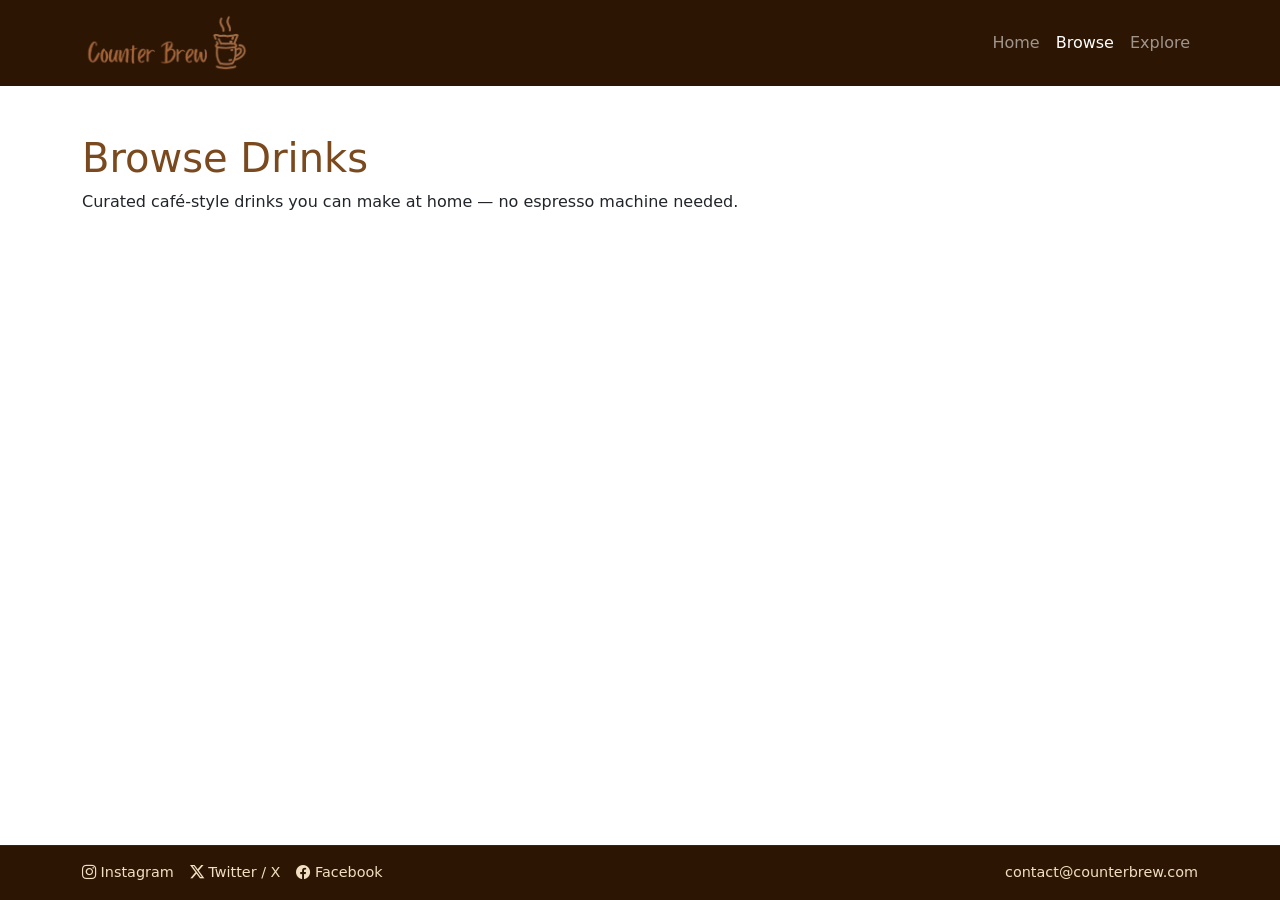
==== drinks.html @ a9c5faaf "Add logo image to navbar across all pages" ====
<!DOCTYPE html>
<html lang="en">
<head>
  <meta charset="UTF-8" />
  <meta name="viewport" content="width=device-width, initial-scale=1.0" />
  <title>Browse — Counter Brew</title>
  <link href="https://cdn.jsdelivr.net/npm/bootstrap@5.3.3/dist/css/bootstrap.min.css" rel="stylesheet" />
  <link href="https://cdn.jsdelivr.net/npm/bootstrap-icons@1.11.3/font/bootstrap-icons.min.css" rel="stylesheet" />
  <link href="css/styles.css" rel="stylesheet" />
</head>
<body>

  <nav class="navbar navbar-expand-lg navbar-dark bg-dark">
    <div class="container">
      <a class="navbar-brand" href="index.html">
        <img src="assets/img/logo.png" alt="Counter Brew" height="60">
      </a>
      <button class="navbar-toggler" type="button"
              data-bs-toggle="collapse" data-bs-target="#mainNav"
              aria-controls="mainNav" aria-expanded="false"
              aria-label="Toggle navigation">
        <span class="navbar-toggler-icon"></span>
      </button>
      <div class="collapse navbar-collapse" id="mainNav">
        <ul class="navbar-nav ms-auto mb-2 mb-lg-0">
          <li class="nav-item">
            <a class="nav-link" href="index.html">Home</a>
          </li>
          <li class="nav-item">
            <a class="nav-link active" aria-current="page" href="drinks.html">Browse</a>
          </li>
          <li class="nav-item">
            <a class="nav-link" href="explore.html">Explore</a>
          </li>
        </ul>
      </div>
    </div>
  </nav>

  <main class="container py-5">
    <h1>Browse Drinks</h1>
    <p>Curated café-style drinks you can make at home — no espresso machine needed.</p>
    <!-- Drink cards and filters go here -->
  </main>

  <footer class="site-footer">
    <div class="container d-flex flex-wrap justify-content-between align-items-center py-3">
      <div class="d-flex gap-3">
        <a href="#" aria-label="Instagram"><i class="bi bi-instagram"></i> Instagram</a>
        <a href="#" aria-label="Twitter / X"><i class="bi bi-twitter-x"></i> Twitter / X</a>
        <a href="#" aria-label="Facebook"><i class="bi bi-facebook"></i> Facebook</a>
      </div>
      <address class="mb-0">
        <a href="mailto:contact@counterbrew.com">contact@counterbrew.com</a>
      </address>
    </div>
  </footer>

  <script src="https://cdn.jsdelivr.net/npm/bootstrap@5.3.3/dist/js/bootstrap.bundle.min.js"></script>
  <script type="module" src="JS/main.js"></script>
</body>
</html>
---- css/styles.css ----
/* Hand-written CSS. Loaded AFTER Bootstrap so these rules can override it. */

/* ─── Coffee colour palette ──────────────────────────────────────────────────
   All colour values live here. Rules elsewhere reference only var(--cb-*).
   Two caramel tokens are needed because a single mid-range hue cannot satisfy
   WCAG AA (4.5:1) against both a near-black background and white — a known
   constraint of medium hues against extreme surfaces.
   ─────────────────────────────────────────────────────────────────────────── */
:root {
  --cb-espresso:     #2C1503;   /* deep espresso  — navbar + footer bg          */
  --cb-espresso-rim: #3D2010;   /* mid-brown      — borders/separators on dark  */
  --cb-latte:        #F5EAD0;   /* warm cream     — light section/card accent   */
  --cb-caramel:      #C8813A;   /* golden caramel — hover + accents on dark bg  */
  --cb-mocha:        #7A4A1E;   /* darker sibling — links + headings on light bg (WCAG AA 6.6:1 on white) */
  --cb-cream:        #F0DFC0;   /* warm off-white — text + links on dark bg     */
}

/* ─── Sticky footer via Flexbox column ───────────────────────────────────────
   The body becomes a full-viewport column flex container.
   <main> takes flex: 1 so it stretches to fill whatever height is left over
   after the navbar and footer claim their natural sizes.
   The footer never shrinks — it always sits at the bottom of the viewport,
   even when the page content is shorter than the screen height.
   On tall pages the footer simply follows the content; no content is obscured.
   ─────────────────────────────────────────────────────────────────────────── */
body {
  min-height: 100vh;
  display: flex;
  flex-direction: column;
}

main {
  flex: 1 0 auto;
}

/* ─── Navbar overrides ───────────────────────────────────────────────────── */
.navbar-brand {
  font-weight: 700;
  letter-spacing: 0.03em;
}

/* Bootstrap applies !important on .bg-dark, so we must match it to override. */
.navbar.bg-dark {
  background-color: var(--cb-espresso) !important;
}

/* ─── Site footer ────────────────────────────────────────────────────────── */
.site-footer {
  flex-shrink: 0;
  background-color: var(--cb-espresso);
  color: var(--cb-cream);
  border-top: 1px solid var(--cb-espresso-rim);
  font-size: 0.9rem;
}

.site-footer a {
  color: var(--cb-cream);
  text-decoration: none;
  transition: color 0.15s ease;
}

.site-footer a:hover,
.site-footer a:focus {
  color: var(--cb-caramel);
}

.site-footer address {
  font-style: normal;
}

/* ─── Headings ───────────────────────────────────────────────────────────── */
h1, h2, h3, h4 {
  color: var(--cb-mocha);
}

/* ─── Body links ─────────────────────────────────────────────────────────── */
main a {
  color: var(--cb-mocha);
}

main a:hover,
main a:focus {
  color: var(--cb-espresso);
}
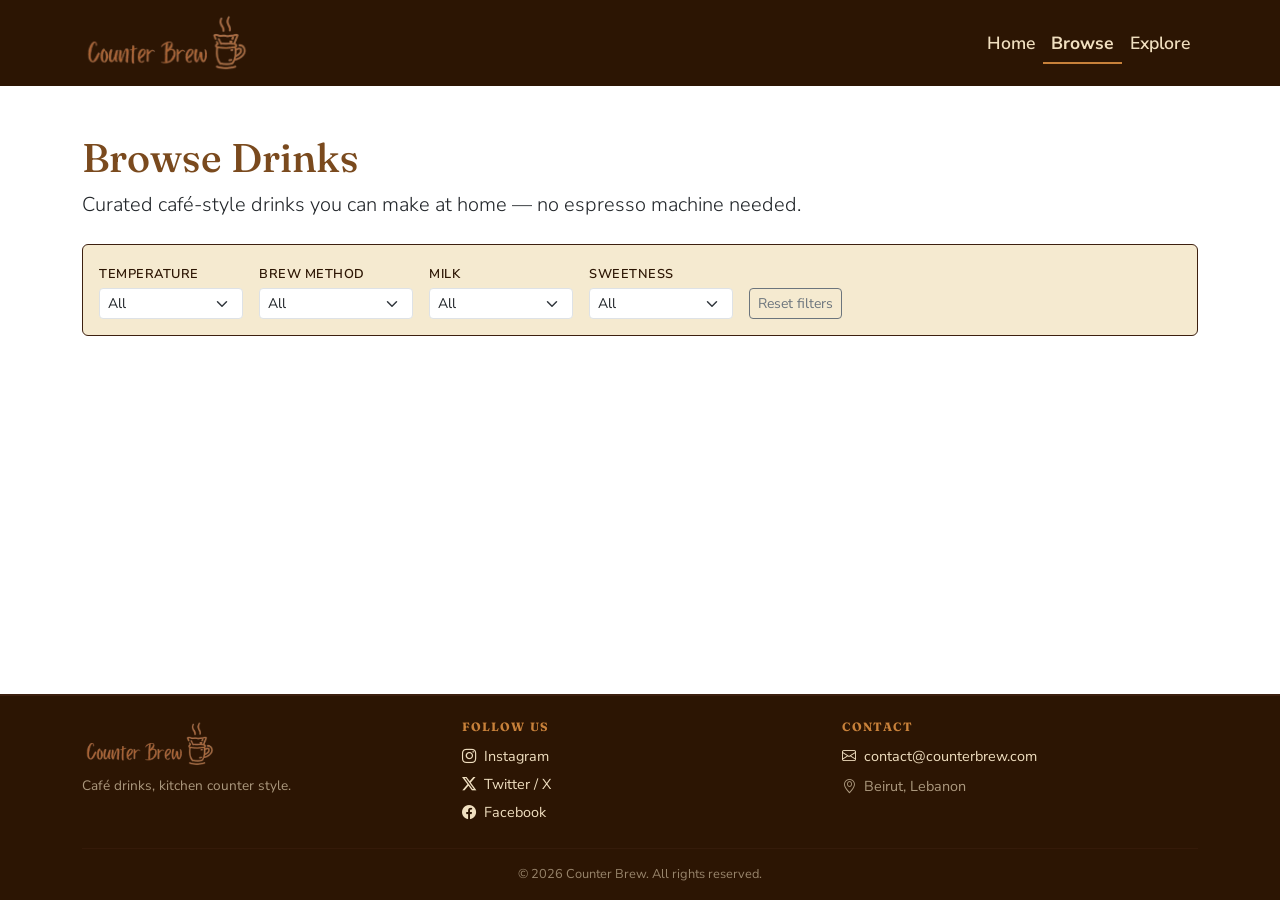
==== commit 1b066a3b: "Redesign footer with columns, brand and copyright bar; then fixed footer column stacking and email o" ====
--- a/drinks.html
+++ b/drinks.html
@@ -4,6 +4,9 @@
   <meta charset="UTF-8" />
   <meta name="viewport" content="width=device-width, initial-scale=1.0" />
   <title>Browse — Counter Brew</title>
+  <link rel="preconnect" href="https://fonts.googleapis.com" />
+  <link rel="preconnect" href="https://fonts.gstatic.com" crossorigin />
+  <link href="https://fonts.googleapis.com/css2?family=Fraunces:wght@400;600;700;800&family=Nunito+Sans:wght@400;600&display=swap" rel="stylesheet" />
   <link href="https://cdn.jsdelivr.net/npm/bootstrap@5.3.3/dist/css/bootstrap.min.css" rel="stylesheet" />
   <link href="https://cdn.jsdelivr.net/npm/bootstrap-icons@1.11.3/font/bootstrap-icons.min.css" rel="stylesheet" />
   <link href="css/styles.css" rel="stylesheet" />
@@ -39,24 +42,106 @@
 
   <main class="container py-5">
     <h1>Browse Drinks</h1>
-    <p>Curated café-style drinks you can make at home — no espresso machine needed.</p>
-    <!-- Drink cards and filters go here -->
+    <p class="lead mb-4">Curated café-style drinks you can make at home — no espresso machine needed.</p>
+
+    <div id="filters" class="filter-bar d-flex flex-wrap gap-3 align-items-end mb-4 p-3 rounded">
+
+      <div class="filter-group">
+        <label for="filter-temp" class="form-label mb-1">Temperature</label>
+        <select id="filter-temp" class="form-select form-select-sm">
+          <option value="all">All</option>
+          <option value="hot">Hot</option>
+          <option value="iced">Iced</option>
+        </select>
+      </div>
+
+      <div class="filter-group">
+        <label for="filter-brewMethod" class="form-label mb-1">Brew method</label>
+        <select id="filter-brewMethod" class="form-select form-select-sm">
+          <option value="all">All</option>
+          <option value="moka pot">Moka pot</option>
+          <option value="french press">French press</option>
+          <option value="pour-over">Pour-over / drip</option>
+          <option value="cold steep">Cold steep</option>
+          <option value="boiled">Boiled</option>
+          <option value="instant/whisked">Instant / whisked</option>
+        </select>
+      </div>
+
+      <div class="filter-group">
+        <label for="filter-milk" class="form-label mb-1">Milk</label>
+        <select id="filter-milk" class="form-select form-select-sm">
+          <option value="all">All</option>
+          <option value="none">No milk</option>
+          <option value="some">With milk</option>
+        </select>
+      </div>
+
+      <div class="filter-group">
+        <label for="filter-sweetness" class="form-label mb-1">Sweetness</label>
+        <select id="filter-sweetness" class="form-select form-select-sm">
+          <option value="all">All</option>
+          <option value="none">None</option>
+          <option value="low">Low</option>
+          <option value="sweet">Sweet</option>
+        </select>
+      </div>
+
+      <button id="filter-reset" class="btn btn-sm btn-outline-secondary align-self-end">
+        Reset filters
+      </button>
+
+    </div>
+
+    <p id="result-count" class="result-count mb-3"></p>
+
+    <div id="drink-grid" class="row row-cols-1 row-cols-md-2 row-cols-lg-3 g-4">
+      <!-- DrinkList renders cards here -->
+    </div>
   </main>
 
   <footer class="site-footer">
-    <div class="container d-flex flex-wrap justify-content-between align-items-center py-3">
-      <div class="d-flex gap-3">
-        <a href="#" aria-label="Instagram"><i class="bi bi-instagram"></i> Instagram</a>
-        <a href="#" aria-label="Twitter / X"><i class="bi bi-twitter-x"></i> Twitter / X</a>
-        <a href="#" aria-label="Facebook"><i class="bi bi-facebook"></i> Facebook</a>
+    <div class="container">
+
+      <div class="footer-main row gy-4 py-4">
+
+        <!-- Brand -->
+        <div class="col-12 col-md-4">
+          <a href="index.html" class="footer-brand d-inline-block mb-2">
+            <img src="assets/img/logo.png" alt="Counter Brew" height="48">
+          </a>
+          <p class="footer-tagline">Café drinks, kitchen counter style.</p>
+        </div>
+
+        <!-- Social links -->
+        <div class="col-12 col-sm-6 col-md-4">
+          <h2 class="footer-col-heading">Follow us</h2>
+          <ul class="footer-social list-unstyled mb-0">
+            <li><a href="#" aria-label="Instagram"><i class="bi bi-instagram"></i> Instagram</a></li>
+            <li><a href="#" aria-label="Twitter / X"><i class="bi bi-twitter-x"></i> Twitter / X</a></li>
+            <li><a href="#" aria-label="Facebook"><i class="bi bi-facebook"></i> Facebook</a></li>
+          </ul>
+        </div>
+
+        <!-- Contact -->
+        <div class="col-12 col-sm-6 col-md-4">
+          <h2 class="footer-col-heading">Contact</h2>
+          <address class="footer-contact">
+            <a href="mailto:contact@counterbrew.com"><i class="bi bi-envelope"></i> contact@counterbrew.com</a>
+            <span class="footer-location"><i class="bi bi-geo-alt"></i> Beirut, Lebanon</span>
+          </address>
+        </div>
+
       </div>
-      <address class="mb-0">
-        <a href="mailto:contact@counterbrew.com">contact@counterbrew.com</a>
-      </address>
+
+      <div class="footer-bottom py-3">
+        <span>&copy; 2026 Counter Brew. All rights reserved.</span>
+      </div>
+
     </div>
   </footer>
 
   <script src="https://cdn.jsdelivr.net/npm/bootstrap@5.3.3/dist/js/bootstrap.bundle.min.js"></script>
-  <script type="module" src="JS/main.js"></script>
+  <script type="module" src="js/main.js"></script>
 </body>
 </html>
--- a/css/styles.css
+++ b/css/styles.css
@@ -8,11 +8,15 @@
    ─────────────────────────────────────────────────────────────────────────── */
 :root {
   --cb-espresso:     #2C1503;   /* deep espresso  — navbar + footer bg          */
+  --cb-espresso-rgb: 44, 21, 3; /* same colour as --cb-espresso, for rgba() use */
   --cb-espresso-rim: #3D2010;   /* mid-brown      — borders/separators on dark  */
   --cb-latte:        #F5EAD0;   /* warm cream     — light section/card accent   */
   --cb-caramel:      #C8813A;   /* golden caramel — hover + accents on dark bg  */
   --cb-mocha:        #7A4A1E;   /* darker sibling — links + headings on light bg (WCAG AA 6.6:1 on white) */
   --cb-cream:        #F0DFC0;   /* warm off-white — text + links on dark bg     */
+
+  --cb-font-heading: 'Fraunces', Georgia, serif;
+  --cb-font-body:    'Nunito Sans', system-ui, sans-serif;
 }
 
 /* ─── Sticky footer via Flexbox column ───────────────────────────────────────
@@ -27,6 +31,7 @@
   min-height: 100vh;
   display: flex;
   flex-direction: column;
+  font-family: var(--cb-font-body);
 }
 
 main {
@@ -39,6 +44,31 @@
   letter-spacing: 0.03em;
 }
 
+/* Nav links — one step larger than Bootstrap's default 1rem, semibold weight,
+   and extra horizontal breathing room so three links balance a tall logo. */
+.navbar-nav .nav-link {
+  font-size: 1.1rem;
+  font-weight: 600;
+  color: var(--cb-cream);
+  padding-left: 1rem;
+  padding-right: 1rem;
+  transition: color 0.15s ease;
+}
+
+.navbar-nav .nav-link:hover,
+.navbar-nav .nav-link:focus {
+  color: var(--cb-caramel);
+}
+
+/* Active page: full weight + caramel underline so it stays distinct from hover. */
+.navbar-nav .nav-link.active,
+.navbar-nav .nav-link[aria-current="page"] {
+  font-weight: 700;
+  color: var(--cb-cream);
+  border-bottom: 2px solid var(--cb-caramel);
+  padding-bottom: calc(0.5rem - 2px); /* offset the added border so height stays the same */
+}
+
 /* Bootstrap applies !important on .bg-dark, so we must match it to override. */
 .navbar.bg-dark {
   background-color: var(--cb-espresso) !important;
@@ -49,26 +79,107 @@
   flex-shrink: 0;
   background-color: var(--cb-espresso);
   color: var(--cb-cream);
-  border-top: 1px solid var(--cb-espresso-rim);
+  border-top: 2px solid var(--cb-espresso-rim);
   font-size: 0.9rem;
 }
 
-.site-footer a {
+.footer-brand {
+  opacity: 1;
+  transition: opacity 0.2s ease;
+}
+
+.footer-brand:hover,
+.footer-brand:focus {
+  opacity: 0.8;
+}
+
+.footer-tagline {
+  font-size: 0.85rem;
+  color: var(--cb-cream);
+  opacity: 0.65;
+  margin-bottom: 0;
+}
+
+.footer-col-heading {
+  font-family: var(--cb-font-heading);
+  font-size: 0.75rem;
+  font-weight: 700;
+  text-transform: uppercase;
+  letter-spacing: 0.09em;
+  color: var(--cb-caramel);
+  margin-bottom: 0.75rem;
+}
+
+/* Social links — stacked list with slide-right hover */
+.footer-social a {
+  display: inline-flex;
+  align-items: center;
+  gap: 0.5rem;
+  color: var(--cb-cream);
+  text-decoration: none;
+  transition: color 0.15s ease, transform 0.15s ease;
+}
+
+.footer-social a:hover,
+.footer-social a:focus {
+  color: var(--cb-caramel);
+  transform: translateX(3px);
+}
+
+.footer-social li + li {
+  margin-top: 0.4rem;
+}
+
+/* Contact column */
+.footer-contact {
+  font-style: normal;
+  display: flex;
+  flex-direction: column;
+  gap: 0.5rem;
+}
+
+.footer-contact a {
+  display: inline-flex;
+  align-items: center;
+  gap: 0.5rem;
   color: var(--cb-cream);
   text-decoration: none;
   transition: color 0.15s ease;
-}
-
-.site-footer a:hover,
-.site-footer a:focus {
-  color: var(--cb-caramel);
-}
-
-.site-footer address {
-  font-style: normal;
+  overflow-wrap: break-word;
+  word-break: break-all;
+}
+
+.footer-contact a:hover,
+.footer-contact a:focus {
+  color: var(--cb-caramel);
+}
+
+.footer-location {
+  display: inline-flex;
+  align-items: center;
+  gap: 0.5rem;
+  color: var(--cb-cream);
+  opacity: 0.65;
+}
+
+/* Copyright bar */
+.footer-bottom {
+  border-top: 1px solid var(--cb-espresso-rim);
+  font-size: 0.8rem;
+  color: var(--cb-cream);
+  opacity: 0.55;
+  text-align: center;
 }
 
 /* ─── Headings ───────────────────────────────────────────────────────────── */
+h1, h2, h3, h4, h5, h6,
+.hero__title,
+.drink-card .card-title,
+.explore-card__title,
+.recipe-modal__title {
+  font-family: var(--cb-font-heading);
+}
+
 h1, h2, h3, h4 {
   color: var(--cb-mocha);
 }
@@ -82,3 +193,471 @@
 main a:focus {
   color: var(--cb-espresso);
 }
+
+/* ─── Home page — hero ───────────────────────────────────────────────────── */
+/* Dark espresso gradient layered over the photo so the left-aligned text
+   stays readable at any viewport width; background-size: cover keeps the
+   image filling the section without distortion on mobile. */
+.hero {
+  position: relative;
+  display: flex;
+  align-items: center;
+  min-height: 85vh;
+  background-image:
+    linear-gradient(rgba(var(--cb-espresso-rgb), 0.82), rgba(var(--cb-espresso-rgb), 0.6)),
+    url('../assets/img/hero.jpg');
+  background-size: cover;
+  background-position: center;
+  background-repeat: no-repeat;
+  padding: 3rem 1rem 5rem; /* extra bottom padding so content clears the wave */
+}
+
+/* Concave SVG wave that melts the dark hero into the white section below.
+   Fill is white to match the plain section background. The wave sits at the
+   very bottom of the hero via position: absolute so it overlaps the section
+   boundary without shifting any content. */
+.hero::after {
+  content: '';
+  position: absolute;
+  bottom: 0;
+  left: 0;
+  width: 100%;
+  height: 70px;
+  background-image: url("data:image/svg+xml,%3Csvg xmlns='http://www.w3.org/2000/svg' viewBox='0 0 1440 70' preserveAspectRatio='none'%3E%3Cpath d='M0,0 C480,70 960,70 1440,0 L1440,70 L0,70 Z' fill='%23ffffff'/%3E%3C/svg%3E");
+  background-size: 100% 100%;
+  background-repeat: no-repeat;
+  pointer-events: none;
+}
+
+.hero__content {
+  max-width: 36rem;
+  padding-left: clamp(1rem, 5vw, 3rem);
+}
+
+.hero__title {
+  font-size: clamp(2.25rem, 5vw, 3.5rem);
+  font-weight: 800;
+  color: var(--cb-cream);
+  margin-bottom: 0.75rem;
+}
+
+.hero__tagline {
+  font-size: clamp(1rem, 2.5vw, 1.25rem);
+  color: var(--cb-cream);
+  margin-bottom: 0;
+}
+
+.hero__cta-primary {
+  background-color: var(--cb-caramel);
+  color: var(--cb-espresso);
+  border: 1px solid var(--cb-caramel);
+  transition: transform 0.2s ease, filter 0.2s ease;
+}
+
+.hero__cta-primary:hover,
+.hero__cta-primary:focus {
+  filter: brightness(1.08);
+  transform: translateY(-2px);
+  color: var(--cb-espresso);
+}
+
+.hero__cta-secondary {
+  background-color: transparent;
+  color: var(--cb-mocha);
+  border: 1px solid var(--cb-mocha);
+}
+
+.hero__cta-secondary:hover,
+.hero__cta-secondary:focus {
+  background-color: var(--cb-mocha);
+  color: var(--cb-cream);
+}
+
+/* Inside the hero the background is dark, so the outline button needs
+   cream instead of mocha to stay readable. .hero__cta-secondary is reused
+   on the latte-coloured featured section below, where mocha still applies. */
+.hero .hero__cta-secondary {
+  color: var(--cb-cream);
+  border-color: var(--cb-cream);
+  transition: transform 0.2s ease, background-color 0.2s ease, color 0.2s ease;
+}
+
+.hero .hero__cta-secondary:hover,
+.hero .hero__cta-secondary:focus {
+  background-color: var(--cb-cream);
+  color: var(--cb-espresso);
+  transform: translateY(-2px);
+}
+
+/* ─── Home page — section rhythm ─────────────────────────────────────────── */
+.site-section {
+  padding: 4rem 1rem;
+}
+
+.bg-latte-section {
+  background-color: var(--cb-latte);
+  background-image: radial-gradient(circle, rgba(var(--cb-espresso-rgb), 0.05) 1px, transparent 1px);
+  background-size: 22px 22px;
+  border-top: 2px solid var(--cb-caramel);
+}
+
+/* ─── Home page — what-is cards ──────────────────────────────────────────── */
+.what-is-card .card-header {
+  background-color: var(--cb-latte);
+  border-bottom: 1px solid var(--cb-espresso-rim);
+}
+
+.what-is-icon {
+  font-size: 2rem;
+  color: var(--cb-caramel);
+}
+
+/* ─── Home page — featured drink cards ───────────────────────────────────── */
+.home-featured-card .card-header {
+  background-color: var(--cb-latte);
+  border-bottom: 1px solid var(--cb-espresso-rim);
+}
+
+.home-featured-badge {
+  background-color: var(--cb-espresso);
+  color: var(--cb-cream);
+}
+
+.home-featured-notes {
+  font-size: 0.875rem;
+  display: -webkit-box;
+  -webkit-line-clamp: 3;
+  -webkit-box-orient: vertical;
+  line-clamp: 3;
+  overflow: hidden;
+}
+
+.home-featured-btn {
+  border-color: var(--cb-mocha);
+  color: var(--cb-mocha);
+}
+
+.home-featured-btn:hover,
+.home-featured-btn:focus {
+  background-color: var(--cb-mocha);
+  color: var(--cb-cream);
+}
+
+/* ─── Browse page — filter bar ───────────────────────────────────────────── */
+.filter-bar {
+  background-color: var(--cb-latte);
+  border: 1px solid var(--cb-espresso-rim);
+}
+
+.filter-bar .form-label {
+  color: var(--cb-espresso);
+  font-weight: 600;
+  font-size: 0.8rem;
+  text-transform: uppercase;
+  letter-spacing: 0.04em;
+}
+
+.filter-group {
+  min-width: 9rem;
+}
+
+/* ─── Drink cards ────────────────────────────────────────────────────────── */
+.drink-card {
+  transition: transform 0.2s ease, box-shadow 0.2s ease, border-color 0.2s ease;
+}
+
+.drink-card:hover {
+  transform: translateY(-4px);
+  box-shadow: 0 6px 18px rgba(var(--cb-espresso-rgb), 0.18);
+  border-color: var(--cb-caramel);
+}
+
+.drink-card .card-header {
+  background-color: var(--cb-latte);
+  border-bottom: 1px solid var(--cb-espresso-rim);
+}
+
+.drink-card .card-title {
+  color: var(--cb-mocha);
+}
+
+/* Attribute definition list inside card body */
+.drink-attrs {
+  display: grid;
+  grid-template-columns: auto 1fr;
+  gap: 0.15rem 0.75rem;
+  font-size: 0.875rem;
+  margin-bottom: 0;
+}
+
+.drink-attrs dt {
+  color: var(--cb-mocha);
+  font-weight: 600;
+}
+
+.drink-attrs dd {
+  margin-bottom: 0;
+}
+
+/* ─── Drink badges ───────────────────────────────────────────────────────── */
+.drink-badge--temp {
+  background-color: var(--cb-espresso);
+  color: var(--cb-cream);
+}
+
+.drink-badge--strength {
+  background-color: var(--cb-espresso-rim);
+  color: var(--cb-cream);
+}
+
+/* ─── How-to-make button ─────────────────────────────────────────────────── */
+.drink-card__method-btn {
+  border-color: var(--cb-mocha);
+  color: var(--cb-mocha);
+}
+
+.drink-card__method-btn:hover,
+.drink-card__method-btn:focus {
+  background-color: var(--cb-mocha);
+  color: var(--cb-cream);
+}
+
+/* ─── Method steps ───────────────────────────────────────────────────────── */
+.method-steps {
+  font-size: 0.875rem;
+  padding-left: 1.25rem;
+}
+
+.method-steps li + li {
+  margin-top: 0.25rem;
+}
+
+/* ─── Result count ───────────────────────────────────────────────────────── */
+.result-count {
+  font-size: 0.875rem;
+  color: var(--cb-mocha);
+}
+
+@keyframes cb-count-flash {
+  from { opacity: 0.45; transform: scale(0.97); }
+  to   { opacity: 1;    transform: scale(1);    }
+}
+
+.result-count--flash {
+  animation: cb-count-flash 0.3s ease both;
+}
+
+/* ─── Drink card enter animation ─────────────────────────────────────────── */
+@keyframes cb-card-in {
+  from { opacity: 0; transform: translateY(10px); }
+  to   { opacity: 1; transform: translateY(0);    }
+}
+
+.drink-card-enter {
+  animation: cb-card-in 0.22s ease both;
+}
+
+/* ─── Empty state ────────────────────────────────────────────────────────── */
+.empty-state__icon {
+  font-size: 3rem;
+  color: var(--cb-caramel);
+}
+
+/* ─── Explore page — disclaimer note ────────────────────────────────────── */
+.explore-disclaimer {
+  font-size: 0.875rem;
+  color: var(--cb-mocha);
+  opacity: 0.8;
+}
+
+/* ─── Explore page — search bar ──────────────────────────────────────────── */
+.explore-search-bar {
+  background-color: var(--cb-latte);
+  border: 1px solid var(--cb-espresso-rim);
+}
+
+.explore-search-btn {
+  background-color: var(--cb-espresso);
+  color: var(--cb-cream);
+}
+
+.explore-search-btn:hover,
+.explore-search-btn:focus {
+  background-color: var(--cb-espresso-rim);
+  color: var(--cb-cream);
+}
+
+/* ─── Explore page — status line ─────────────────────────────────────────── */
+.explore-status {
+  font-size: 0.875rem;
+  color: var(--cb-mocha);
+}
+
+/* ─── Explore page — coffee cup loader ───────────────────────────────────── */
+.explore-spinner {
+  color: var(--cb-caramel);
+}
+
+.brew-loader {
+  display: inline-flex;
+  flex-direction: column;
+  align-items: center;
+  gap: 0;
+}
+
+/* Steam — three narrow rounded bars that drift upward and fade out */
+.brew-loader__steam {
+  display: flex;
+  align-items: flex-end;
+  gap: 7px;
+  height: 22px;
+  margin-bottom: 4px;
+}
+
+.brew-loader__steam span {
+  display: block;
+  width: 3px;
+  border-radius: 3px;
+  background-color: var(--cb-caramel);
+  opacity: 0;
+  animation: brew-steam 1.4s ease-in-out infinite;
+}
+
+.brew-loader__steam span:nth-child(1) { height: 13px; animation-delay: 0s;     }
+.brew-loader__steam span:nth-child(2) { height: 17px; animation-delay: 0.25s;  }
+.brew-loader__steam span:nth-child(3) { height: 13px; animation-delay: 0.5s;   }
+
+@keyframes brew-steam {
+  0%   { transform: translateY(0)     translateX(0);    opacity: 0;   }
+  15%  { opacity: 0.75; }
+  40%  { transform: translateY(-8px)  translateX(2px);  opacity: 0.6; }
+  70%  { transform: translateY(-15px) translateX(-2px); opacity: 0.25; }
+  100% { transform: translateY(-20px) translateX(0);    opacity: 0;   }
+}
+
+/* Mug — flat-top rectangle with rounded bottom; handle via ::after */
+.brew-loader__mug {
+  position: relative;
+  width: 36px;
+  height: 28px;
+  background-color: var(--cb-caramel);
+  border: 3px solid var(--cb-espresso);
+  border-top: none;
+  border-radius: 2px 2px 10px 10px;
+}
+
+/* Rim — thin top edge so the cup reads as open-topped */
+.brew-loader__mug::before {
+  content: '';
+  position: absolute;
+  top: -5px;
+  left: -3px;
+  width: calc(100% + 6px);
+  height: 5px;
+  background-color: var(--cb-espresso);
+  border-radius: 3px 3px 0 0;
+}
+
+/* Handle — right-open arc */
+.brew-loader__mug::after {
+  content: '';
+  position: absolute;
+  right: -13px;
+  top: 5px;
+  width: 10px;
+  height: 14px;
+  border: 3px solid var(--cb-espresso);
+  border-left: none;
+  border-radius: 0 6px 6px 0;
+}
+
+/* ─── Explore page — error state ─────────────────────────────────────────── */
+.explore-error {
+  background-color: var(--cb-latte);
+  border: 1px solid var(--cb-espresso-rim);
+  color: var(--cb-espresso);
+}
+
+/* ─── Explore page — recipe cards ────────────────────────────────────────── */
+.explore-card {
+  transition: transform 0.2s ease, box-shadow 0.2s ease, border-color 0.2s ease;
+}
+
+.explore-card:hover {
+  transform: translateY(-4px);
+  box-shadow: 0 6px 18px rgba(var(--cb-espresso-rgb), 0.18);
+  border-color: var(--cb-caramel);
+}
+
+.explore-card__img {
+  height: 180px;
+  object-fit: cover;
+}
+
+.explore-card__img-placeholder {
+  height: 180px;
+  background-color: var(--cb-latte);
+  color: var(--cb-caramel);
+  font-size: 3rem;
+}
+
+.explore-card__title {
+  color: var(--cb-mocha);
+  font-size: 1rem;
+}
+
+.explore-card__view-btn {
+  border-color: var(--cb-mocha);
+  color: var(--cb-mocha);
+}
+
+.explore-card__view-btn:hover,
+.explore-card__view-btn:focus {
+  background-color: var(--cb-mocha);
+  color: var(--cb-cream);
+}
+
+/* ─── Explore page — load more button ────────────────────────────────────── */
+.explore-load-more-btn {
+  background-color: var(--cb-latte);
+  border: 1px solid var(--cb-espresso-rim);
+  color: var(--cb-mocha);
+  padding: 0.5rem 2rem;
+}
+
+.explore-load-more-btn:hover,
+.explore-load-more-btn:focus {
+  background-color: var(--cb-espresso);
+  color: var(--cb-cream);
+  border-color: var(--cb-espresso);
+}
+
+/* ─── Recipe detail modal ────────────────────────────────────────────────── */
+.recipe-modal__title {
+  color: var(--cb-mocha);
+}
+
+.recipe-section-heading {
+  color: var(--cb-mocha);
+  font-weight: 700;
+  border-bottom: 1px solid var(--cb-espresso-rim);
+  padding-bottom: 0.25rem;
+}
+
+.recipe-ingredients {
+  font-size: 0.9rem;
+  padding-left: 1.25rem;
+}
+
+.recipe-ingredients li + li {
+  margin-top: 0.2rem;
+}
+
+.recipe-instructions {
+  font-size: 0.9rem;
+  padding-left: 1.25rem;
+}
+
+.recipe-instructions li + li {
+  margin-top: 0.4rem;
+}
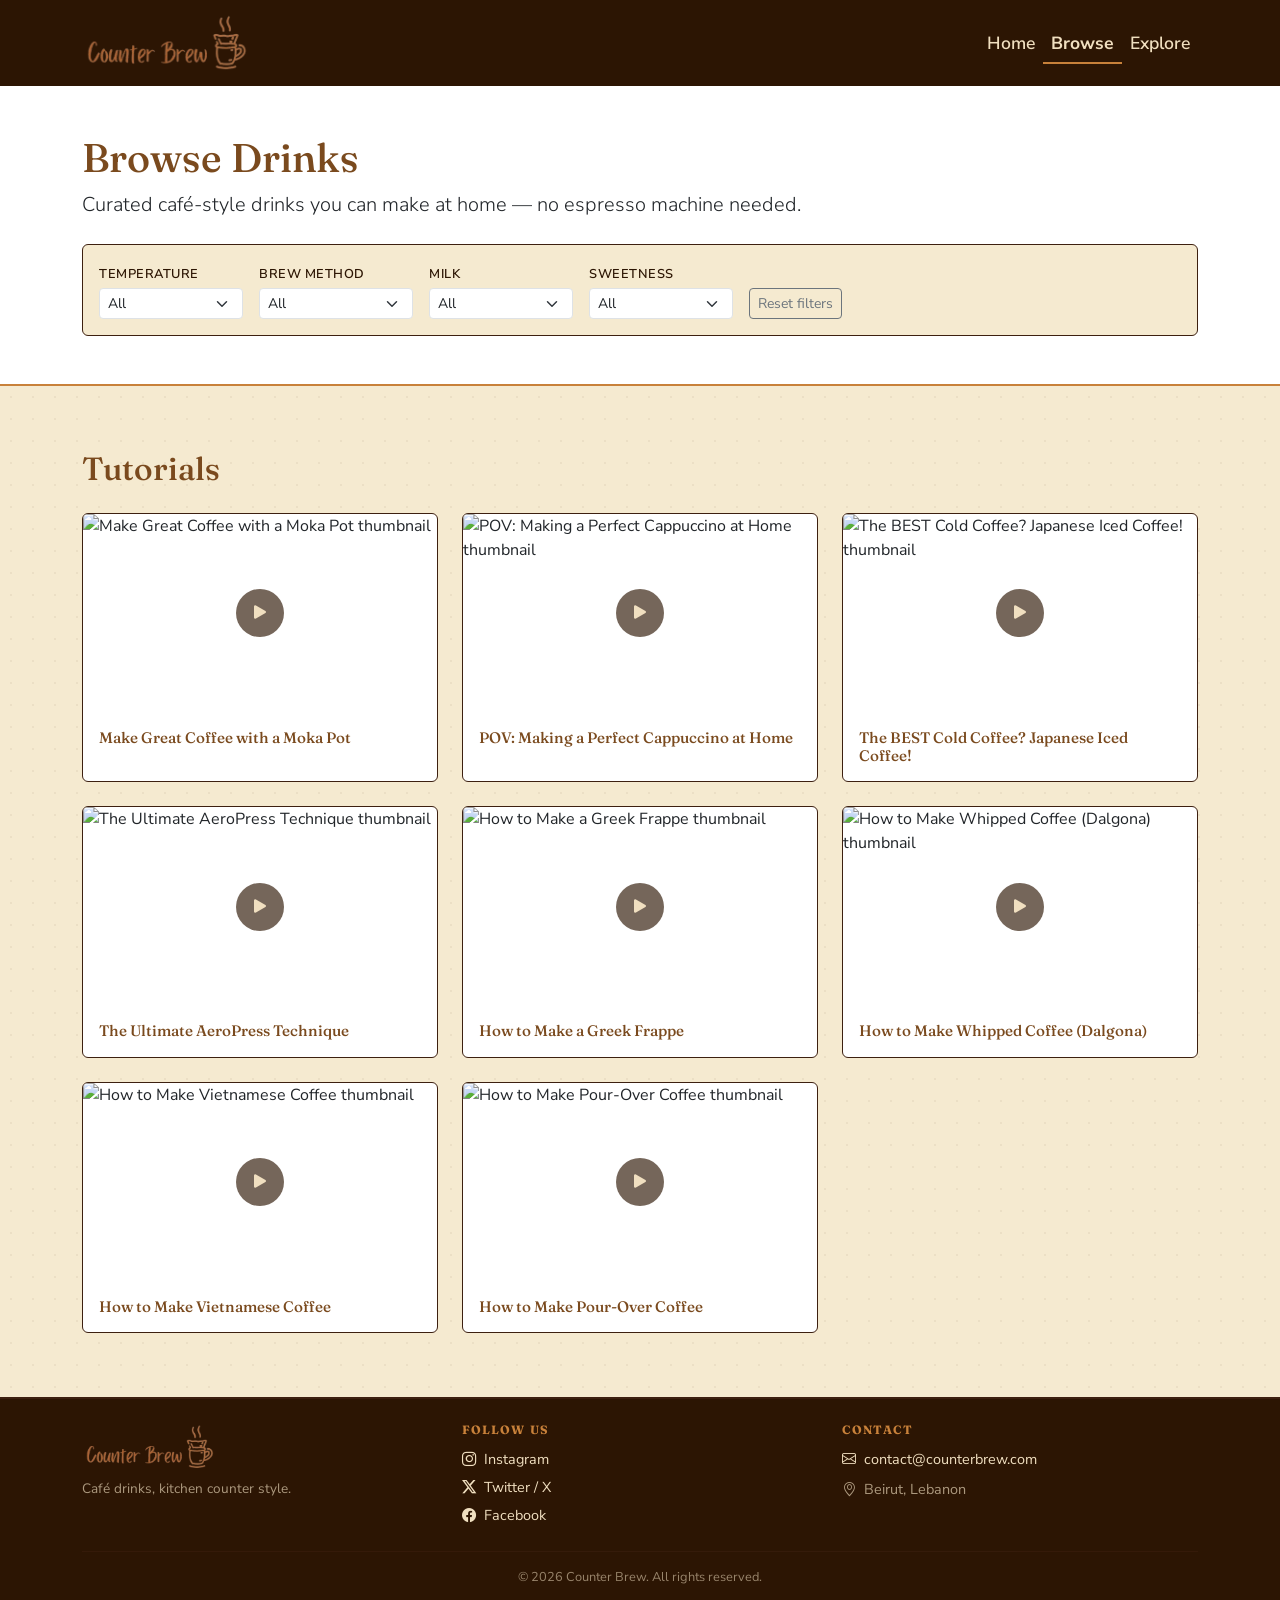
==== commit 16db600f: "Add curated YouTube tutorials section to Browse page" ====
--- a/drinks.html
+++ b/drinks.html
@@ -40,7 +40,8 @@
     </div>
   </nav>
 
-  <main class="container py-5">
+  <main>
+    <div class="container py-5">
     <h1>Browse Drinks</h1>
     <p class="lead mb-4">Curated café-style drinks you can make at home — no espresso machine needed.</p>
 
@@ -98,6 +99,112 @@
     <div id="drink-grid" class="row row-cols-1 row-cols-md-2 row-cols-lg-3 g-4">
       <!-- DrinkList renders cards here -->
     </div>
+    </div>
+
+    <section class="site-section bg-latte-section">
+      <div class="container">
+        <h2 class="mb-4">Tutorials</h2>
+        <div class="row row-cols-1 row-cols-md-2 row-cols-lg-3 g-4">
+
+          <div class="col">
+            <a href="https://youtu.be/rpyBYuu-wJI" target="_blank" rel="noopener noreferrer" class="card tutorial-card h-100 text-decoration-none">
+              <div class="tutorial-thumb-wrap">
+                <img src="https://img.youtube.com/vi/rpyBYuu-wJI/hqdefault.jpg" class="card-img-top" alt="Make Great Coffee with a Moka Pot thumbnail" loading="lazy">
+                <span class="tutorial-play-icon"><i class="bi bi-play-fill"></i></span>
+              </div>
+              <div class="card-body">
+                <h5 class="card-title tutorial-title mb-0">Make Great Coffee with a Moka Pot</h5>
+              </div>
+            </a>
+          </div>
+
+          <div class="col">
+            <a href="https://youtu.be/5CEBiYLF-M8" target="_blank" rel="noopener noreferrer" class="card tutorial-card h-100 text-decoration-none">
+              <div class="tutorial-thumb-wrap">
+                <img src="https://img.youtube.com/vi/5CEBiYLF-M8/hqdefault.jpg" class="card-img-top" alt="POV: Making a Perfect Cappuccino at Home thumbnail" loading="lazy">
+                <span class="tutorial-play-icon"><i class="bi bi-play-fill"></i></span>
+              </div>
+              <div class="card-body">
+                <h5 class="card-title tutorial-title mb-0">POV: Making a Perfect Cappuccino at Home</h5>
+              </div>
+            </a>
+          </div>
+
+          <div class="col">
+            <a href="https://youtu.be/AdR5wZVH-H4" target="_blank" rel="noopener noreferrer" class="card tutorial-card h-100 text-decoration-none">
+              <div class="tutorial-thumb-wrap">
+                <img src="https://img.youtube.com/vi/AdR5wZVH-H4/hqdefault.jpg" class="card-img-top" alt="The BEST Cold Coffee? Japanese Iced Coffee! thumbnail" loading="lazy">
+                <span class="tutorial-play-icon"><i class="bi bi-play-fill"></i></span>
+              </div>
+              <div class="card-body">
+                <h5 class="card-title tutorial-title mb-0">The BEST Cold Coffee? Japanese Iced Coffee!</h5>
+              </div>
+            </a>
+          </div>
+
+          <div class="col">
+            <a href="https://youtu.be/j6VlT_jUVPc" target="_blank" rel="noopener noreferrer" class="card tutorial-card h-100 text-decoration-none">
+              <div class="tutorial-thumb-wrap">
+                <img src="https://img.youtube.com/vi/j6VlT_jUVPc/hqdefault.jpg" class="card-img-top" alt="The Ultimate AeroPress Technique thumbnail" loading="lazy">
+                <span class="tutorial-play-icon"><i class="bi bi-play-fill"></i></span>
+              </div>
+              <div class="card-body">
+                <h5 class="card-title tutorial-title mb-0">The Ultimate AeroPress Technique</h5>
+              </div>
+            </a>
+          </div>
+
+          <div class="col">
+            <a href="https://youtu.be/gIoVYDEX4aU" target="_blank" rel="noopener noreferrer" class="card tutorial-card h-100 text-decoration-none">
+              <div class="tutorial-thumb-wrap">
+                <img src="https://img.youtube.com/vi/gIoVYDEX4aU/hqdefault.jpg" class="card-img-top" alt="How to Make a Greek Frappe thumbnail" loading="lazy">
+                <span class="tutorial-play-icon"><i class="bi bi-play-fill"></i></span>
+              </div>
+              <div class="card-body">
+                <h5 class="card-title tutorial-title mb-0">How to Make a Greek Frappe</h5>
+              </div>
+            </a>
+          </div>
+
+          <div class="col">
+            <a href="https://youtu.be/9SjCEOWd3PU" target="_blank" rel="noopener noreferrer" class="card tutorial-card h-100 text-decoration-none">
+              <div class="tutorial-thumb-wrap">
+                <img src="https://img.youtube.com/vi/9SjCEOWd3PU/hqdefault.jpg" class="card-img-top" alt="How to Make Whipped Coffee (Dalgona) thumbnail" loading="lazy">
+                <span class="tutorial-play-icon"><i class="bi bi-play-fill"></i></span>
+              </div>
+              <div class="card-body">
+                <h5 class="card-title tutorial-title mb-0">How to Make Whipped Coffee (Dalgona)</h5>
+              </div>
+            </a>
+          </div>
+
+          <div class="col">
+            <a href="https://youtu.be/VMQxslTH_yc" target="_blank" rel="noopener noreferrer" class="card tutorial-card h-100 text-decoration-none">
+              <div class="tutorial-thumb-wrap">
+                <img src="https://img.youtube.com/vi/VMQxslTH_yc/hqdefault.jpg" class="card-img-top" alt="How to Make Vietnamese Coffee thumbnail" loading="lazy">
+                <span class="tutorial-play-icon"><i class="bi bi-play-fill"></i></span>
+              </div>
+              <div class="card-body">
+                <h5 class="card-title tutorial-title mb-0">How to Make Vietnamese Coffee</h5>
+              </div>
+            </a>
+          </div>
+
+          <div class="col">
+            <a href="https://youtu.be/GnfZcDk_Myo" target="_blank" rel="noopener noreferrer" class="card tutorial-card h-100 text-decoration-none">
+              <div class="tutorial-thumb-wrap">
+                <img src="https://img.youtube.com/vi/GnfZcDk_Myo/hqdefault.jpg" class="card-img-top" alt="How to Make Pour-Over Coffee thumbnail" loading="lazy">
+                <span class="tutorial-play-icon"><i class="bi bi-play-fill"></i></span>
+              </div>
+              <div class="card-body">
+                <h5 class="card-title tutorial-title mb-0">How to Make Pour-Over Coffee</h5>
+              </div>
+            </a>
+          </div>
+
+        </div>
+      </div>
+    </section>
   </main>
 
   <footer class="site-footer">
--- a/css/styles.css
+++ b/css/styles.css
@@ -17,6 +17,8 @@
 
   --cb-font-heading: 'Fraunces', Georgia, serif;
   --cb-font-body:    'Nunito Sans', system-ui, sans-serif;
+
+  --cb-navbar-height: 76px;     /* 60px logo + Bootstrap's default 0.5rem navbar padding-y (top+bottom) */
 }
 
 /* ─── Sticky footer via Flexbox column ───────────────────────────────────────
@@ -72,6 +74,29 @@
 /* Bootstrap applies !important on .bg-dark, so we must match it to override. */
 .navbar.bg-dark {
   background-color: var(--cb-espresso) !important;
+}
+
+/* ─── Home page — transparent navbar over hero ───────────────────────────────
+   Floats the navbar out of normal flow so the hero photo shows through behind
+   it. The bar itself stays transparent at every width, including mobile; only
+   the opened hamburger menu (.navbar-collapse.show) gets a solid espresso
+   backing so links stay readable once it drops down over the hero image.
+   ─────────────────────────────────────────────────────────────────────────── */
+.navbar-transparent {
+  position: absolute;
+  top: 0;
+  left: 0;
+  width: 100%;
+  z-index: 20;
+}
+
+.navbar.bg-dark.navbar-transparent {
+  background-color: transparent !important;
+  border-bottom: none;
+}
+
+.navbar-transparent .navbar-collapse.show {
+  background-color: var(--cb-espresso);
 }
 
 /* ─── Site footer ────────────────────────────────────────────────────────── */
@@ -209,7 +234,7 @@
   background-size: cover;
   background-position: center;
   background-repeat: no-repeat;
-  padding: 3rem 1rem 5rem; /* extra bottom padding so content clears the wave */
+  padding: calc(3rem + var(--cb-navbar-height)) 1rem 5rem; /* top padding clears the absolutely-positioned transparent navbar; extra bottom padding so content clears the wave */
 }
 
 /* Concave SVG wave that melts the dark hero into the white section below.
@@ -361,6 +386,77 @@
   min-width: 9rem;
 }
 
+.filter-bar select.form-select {
+  transition: border-color 0.2s ease;
+}
+
+.filter-bar select.form-select:hover {
+  border-color: var(--cb-caramel);
+  cursor: pointer;
+}
+
+#filter-reset {
+  transition: background-color 0.2s ease, color 0.2s ease, border-color 0.2s ease;
+}
+
+#filter-reset:hover {
+  background-color: var(--cb-caramel);
+  border-color: var(--cb-caramel);
+  color: var(--cb-espresso);
+}
+
+/* ─── Browse page — tutorials section ───────────────────────────────────── */
+.tutorial-card {
+  border: 1px solid var(--cb-espresso-rim);
+  color: inherit;
+  transition: transform 0.2s ease, box-shadow 0.2s ease, border-color 0.2s ease;
+}
+
+.tutorial-card:hover,
+.tutorial-card:focus {
+  transform: translateY(-4px);
+  box-shadow: 0 6px 18px rgba(var(--cb-espresso-rgb), 0.18);
+  border-color: var(--cb-caramel);
+  color: inherit;
+}
+
+.tutorial-thumb-wrap {
+  position: relative;
+}
+
+.tutorial-thumb-wrap img {
+  display: block;
+  width: 100%;
+  aspect-ratio: 16 / 9;
+  object-fit: cover;
+}
+
+.tutorial-play-icon {
+  position: absolute;
+  top: 50%;
+  left: 50%;
+  transform: translate(-50%, -50%);
+  width: 3rem;
+  height: 3rem;
+  display: flex;
+  align-items: center;
+  justify-content: center;
+  border-radius: 50%;
+  background-color: rgba(var(--cb-espresso-rgb), 0.65);
+  color: var(--cb-cream);
+  font-size: 1.5rem;
+  transition: background-color 0.2s ease;
+}
+
+.tutorial-card:hover .tutorial-play-icon {
+  background-color: var(--cb-caramel);
+}
+
+.tutorial-title {
+  color: var(--cb-mocha);
+  font-size: 0.95rem;
+}
+
 /* ─── Drink cards ────────────────────────────────────────────────────────── */
 .drink-card {
   transition: transform 0.2s ease, box-shadow 0.2s ease, border-color 0.2s ease;
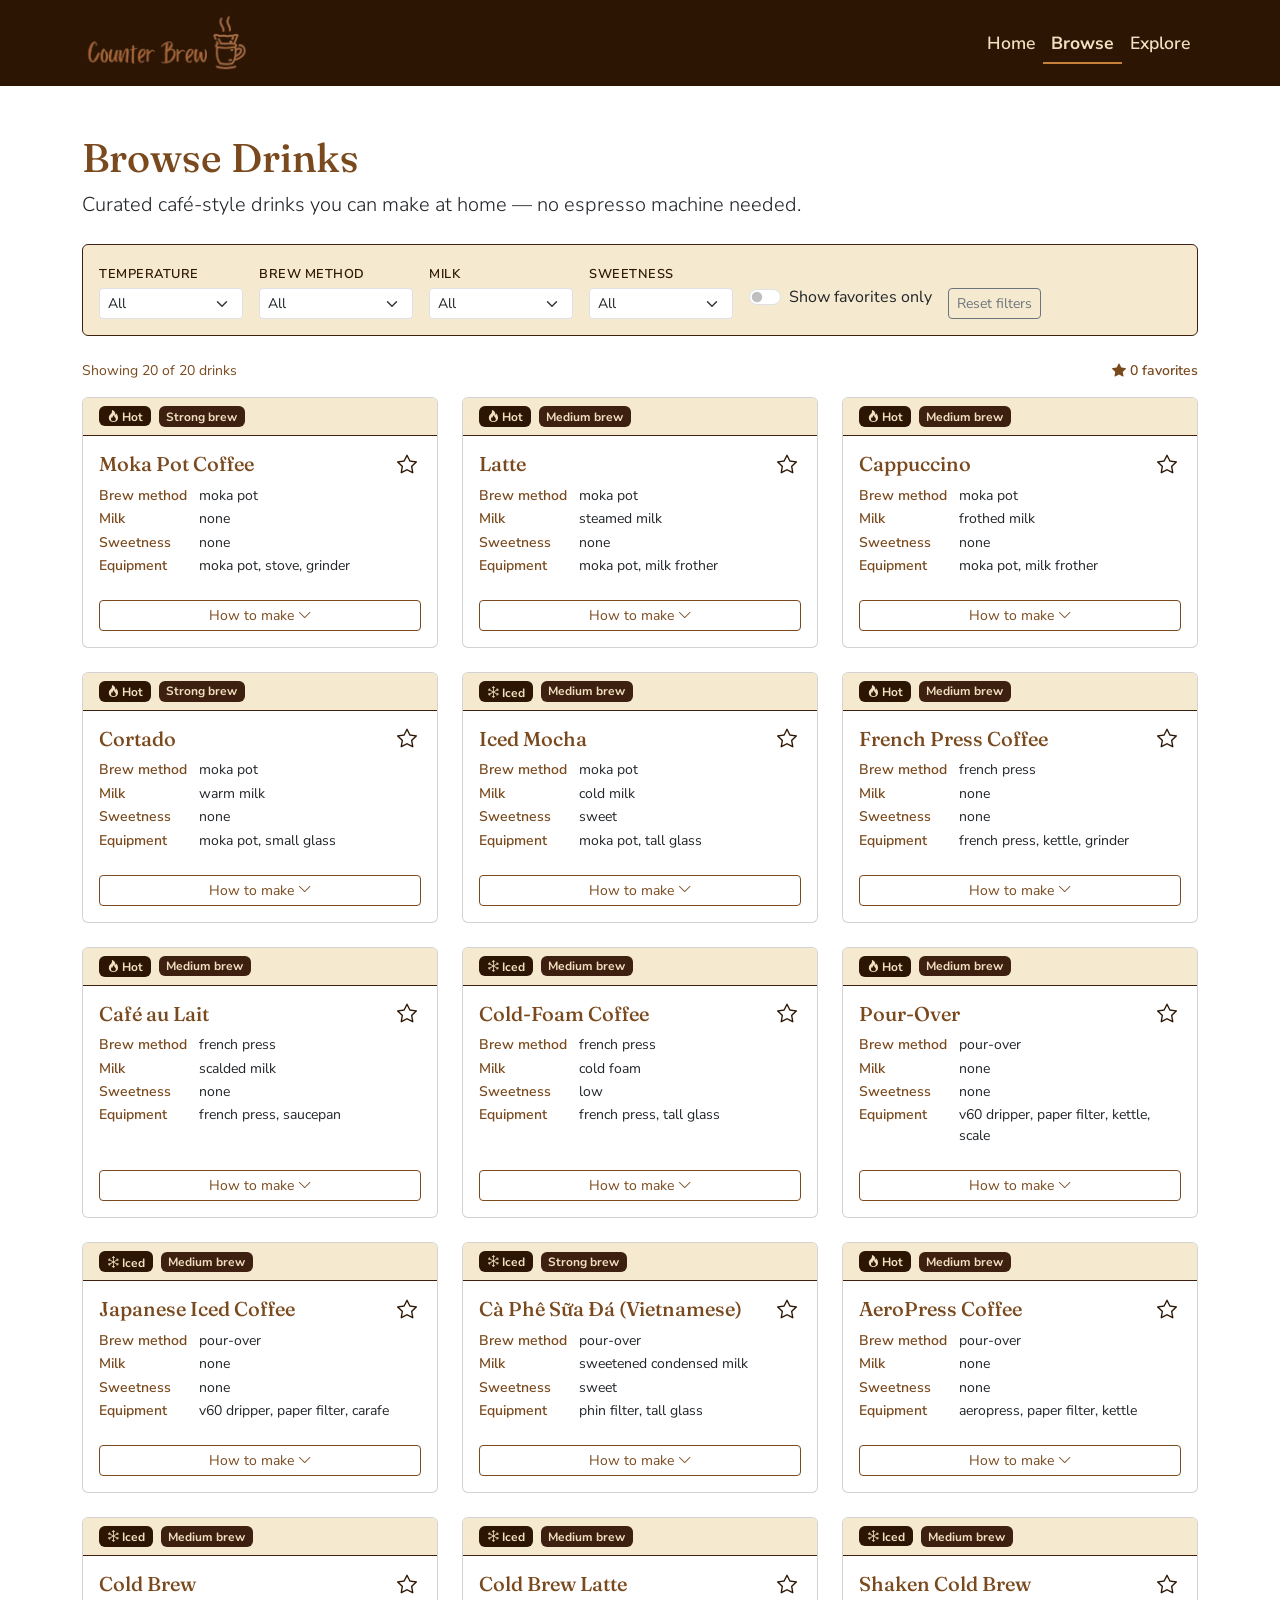
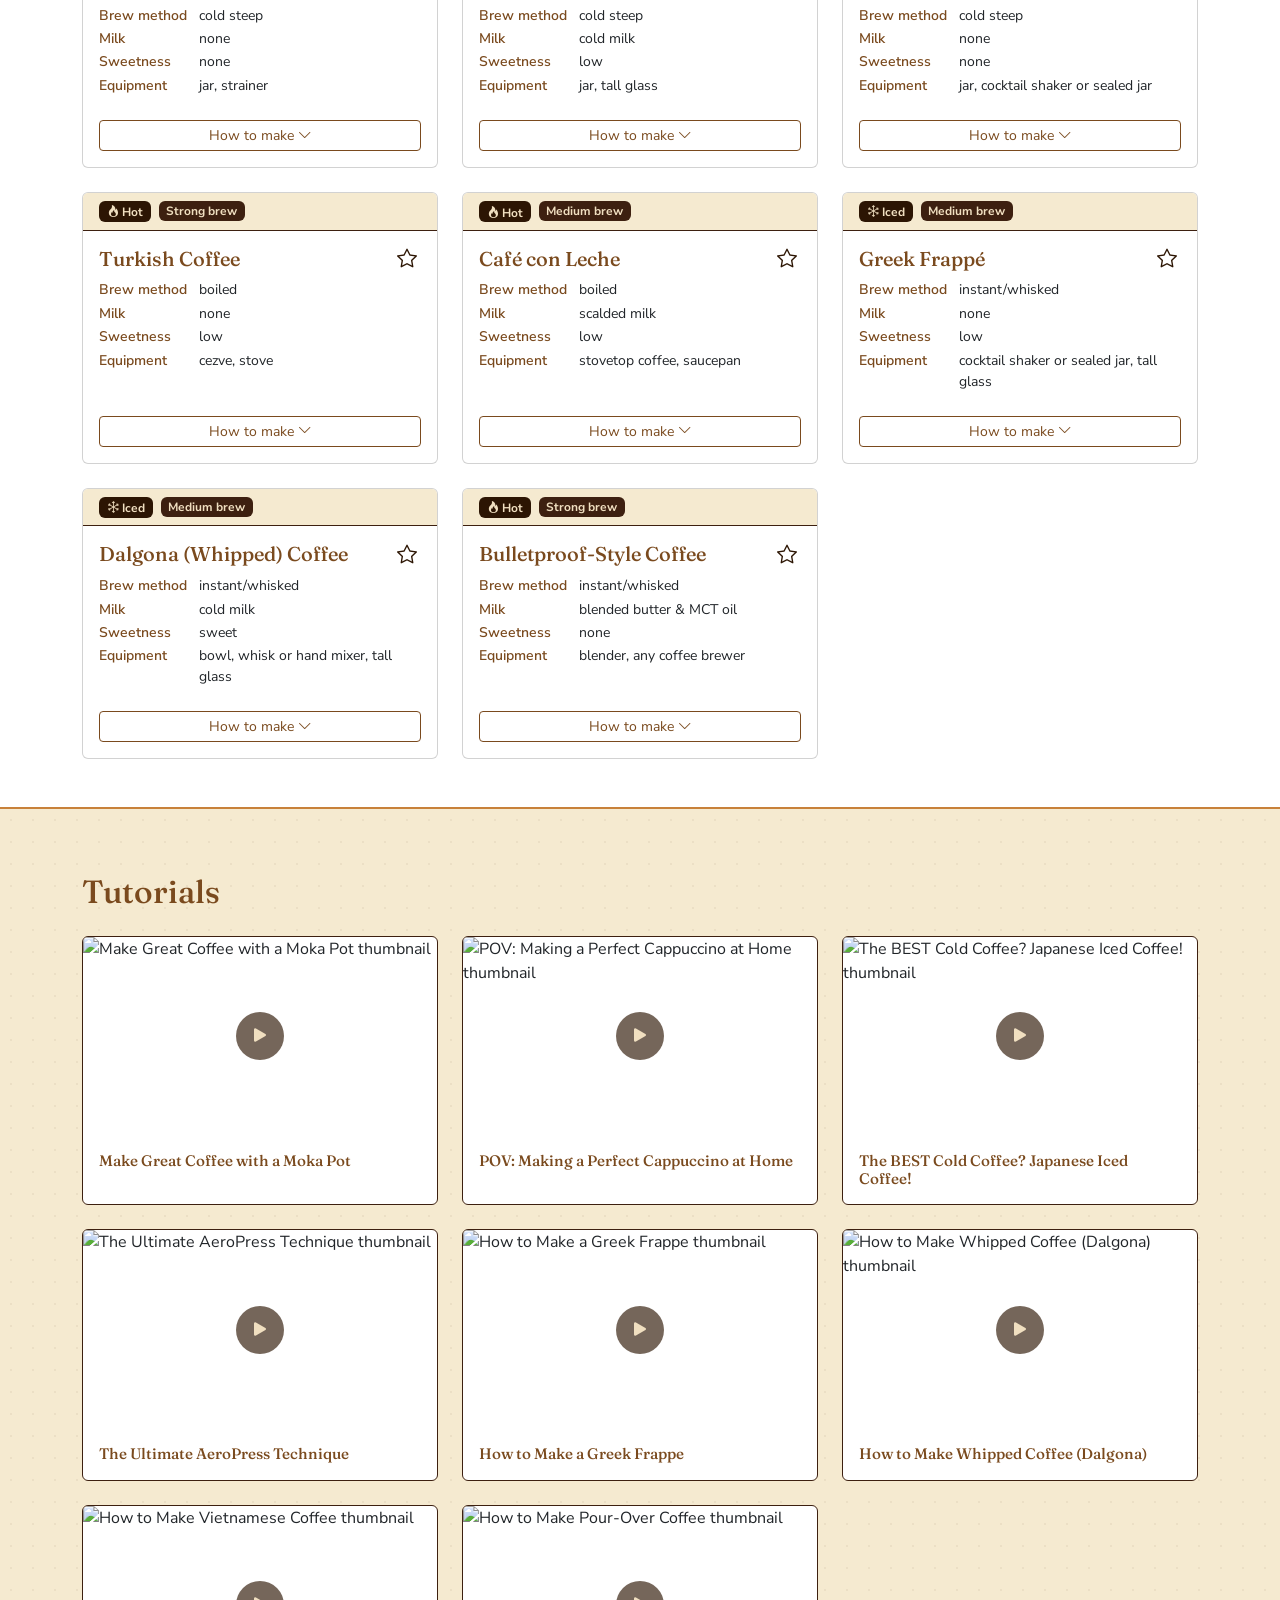
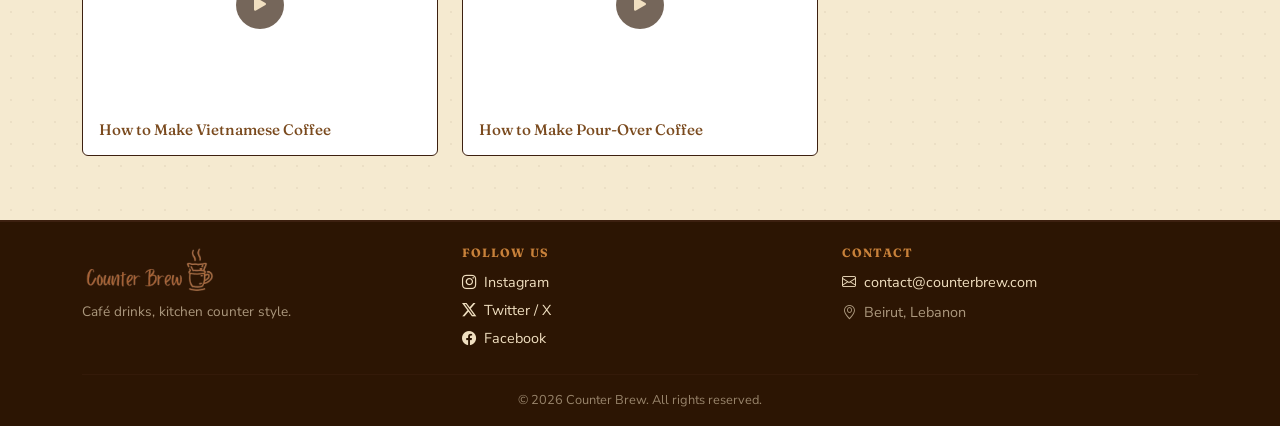
==== commit 9e51f622: "Add favorites feature with localStorage to Browse page" ====
--- a/drinks.html
+++ b/drinks.html
@@ -88,13 +88,21 @@
         </select>
       </div>
 
+      <div class="filter-group form-check form-switch align-self-end pb-2">
+        <input class="form-check-input" type="checkbox" role="switch" id="filter-favorites-only">
+        <label class="form-check-label" for="filter-favorites-only">Show favorites only</label>
+      </div>
+
       <button id="filter-reset" class="btn btn-sm btn-outline-secondary align-self-end">
         Reset filters
       </button>
 
     </div>
 
-    <p id="result-count" class="result-count mb-3"></p>
+    <div class="d-flex flex-wrap justify-content-between align-items-center mb-3">
+      <p id="result-count" class="result-count mb-0"></p>
+      <p id="favorites-count" class="favorites-count mb-0"></p>
+    </div>
 
     <div id="drink-grid" class="row row-cols-1 row-cols-md-2 row-cols-lg-3 g-4">
       <!-- DrinkList renders cards here -->
--- a/css/styles.css
+++ b/css/styles.css
@@ -314,6 +314,43 @@
   transform: translateY(-2px);
 }
 
+/* ─── Home page — coffee fact card ───────────────────────────────────────── */
+.coffee-fact-card {
+  max-width: 34rem;
+  background-color: var(--cb-latte);
+  border: 1px solid var(--cb-espresso-rim);
+  border-radius: 0.75rem;
+  padding: 1.75rem 1.5rem;
+}
+
+.coffee-fact-card__icon {
+  font-size: 1.75rem;
+  color: var(--cb-caramel);
+  margin-bottom: 0.5rem;
+}
+
+.coffee-fact-card__text {
+  font-family: var(--cb-font-heading);
+  font-size: clamp(1rem, 2vw, 1.15rem);
+  color: var(--cb-espresso);
+  margin-bottom: 1rem;
+}
+
+.coffee-fact-card__btn {
+  background-color: var(--cb-mocha);
+  color: var(--cb-cream);
+  border: 1px solid var(--cb-mocha);
+  transition: background-color 0.2s ease, transform 0.2s ease;
+}
+
+.coffee-fact-card__btn:hover,
+.coffee-fact-card__btn:focus {
+  background-color: var(--cb-espresso);
+  border-color: var(--cb-espresso);
+  color: var(--cb-cream);
+  transform: translateY(-2px);
+}
+
 /* ─── Home page — section rhythm ─────────────────────────────────────────── */
 .site-section {
   padding: 4rem 1rem;
@@ -528,6 +565,47 @@
   margin-top: 0.25rem;
 }
 
+/* ─── Browse page — favorites ────────────────────────────────────────────── */
+.drink-card__title-row {
+  display: flex;
+  align-items: flex-start;
+  justify-content: space-between;
+  gap: 0.5rem;
+  margin-bottom: 0.5rem;
+}
+
+.drink-fav-btn {
+  flex-shrink: 0;
+  background: none;
+  border: none;
+  padding: 0.1rem 0.25rem;
+  line-height: 1;
+  font-size: 1.25rem;
+  color: var(--cb-espresso);
+}
+
+.drink-fav-btn i {
+  transition: transform 0.15s ease, color 0.15s ease;
+}
+
+/* Hover on a non-favorited star: light caramel tint + scale, distinct from the
+   solid espresso fill used once a drink is actually favorited. */
+.drink-fav-btn:not(.is-favorited):hover i,
+.drink-fav-btn:not(.is-favorited):focus i {
+  color: var(--cb-caramel);
+  transform: scale(1.15);
+}
+
+.drink-fav-btn.is-favorited i {
+  color: var(--cb-espresso);
+}
+
+.favorites-count {
+  font-size: 0.875rem;
+  font-weight: 600;
+  color: var(--cb-mocha);
+}
+
 /* ─── Result count ───────────────────────────────────────────────────────── */
 .result-count {
   font-size: 0.875rem;
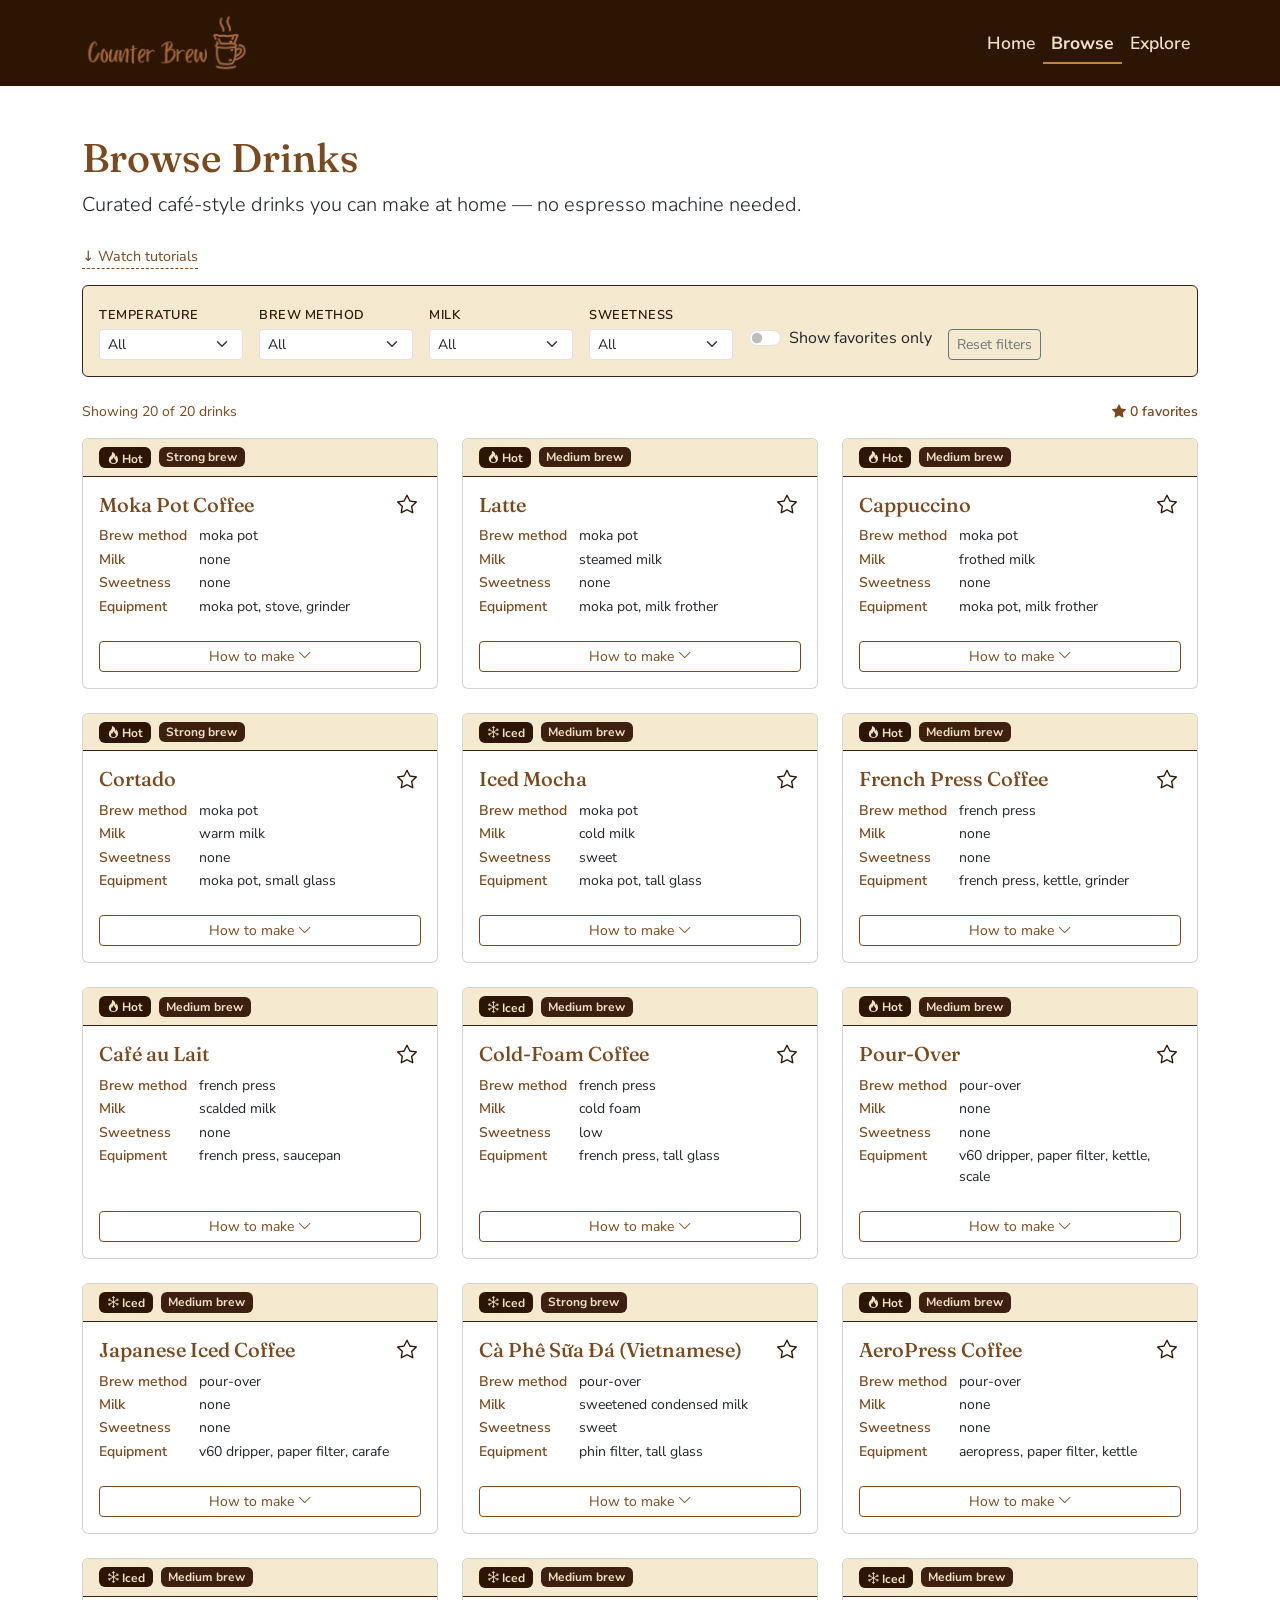
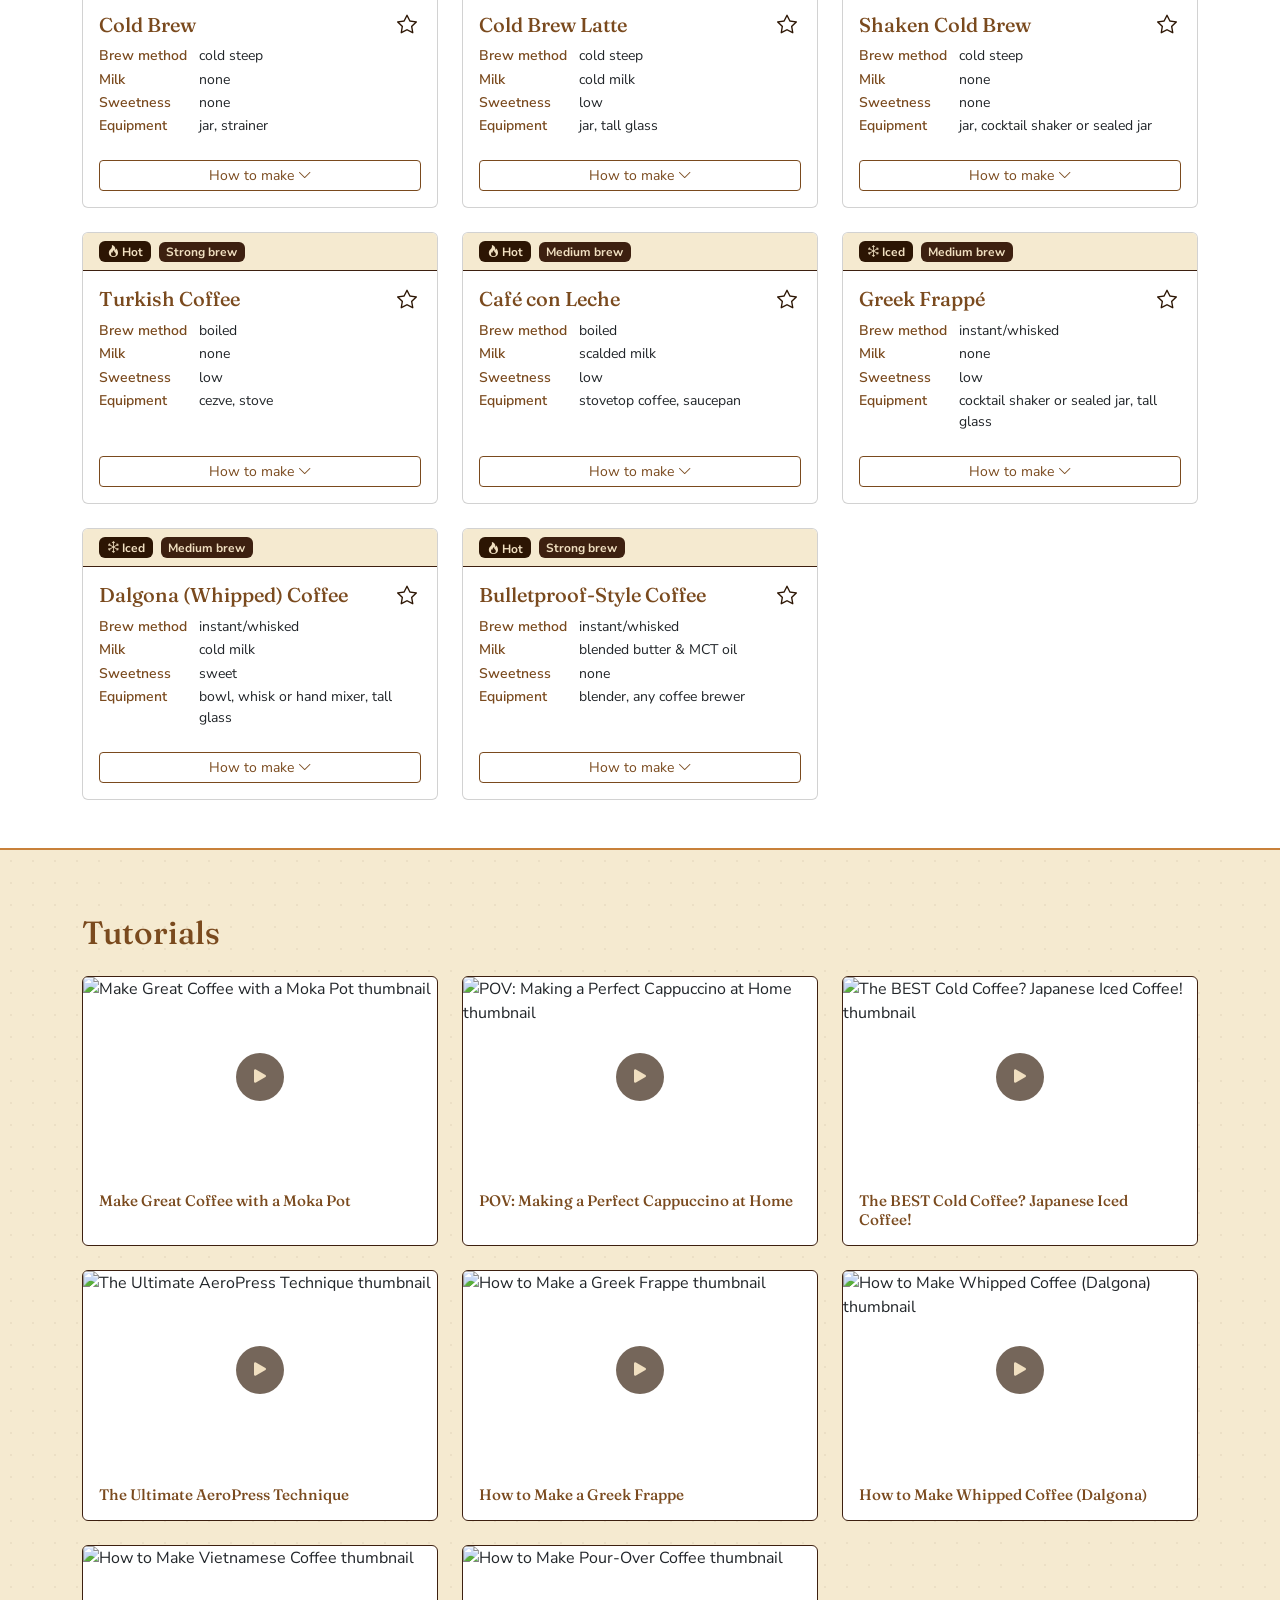
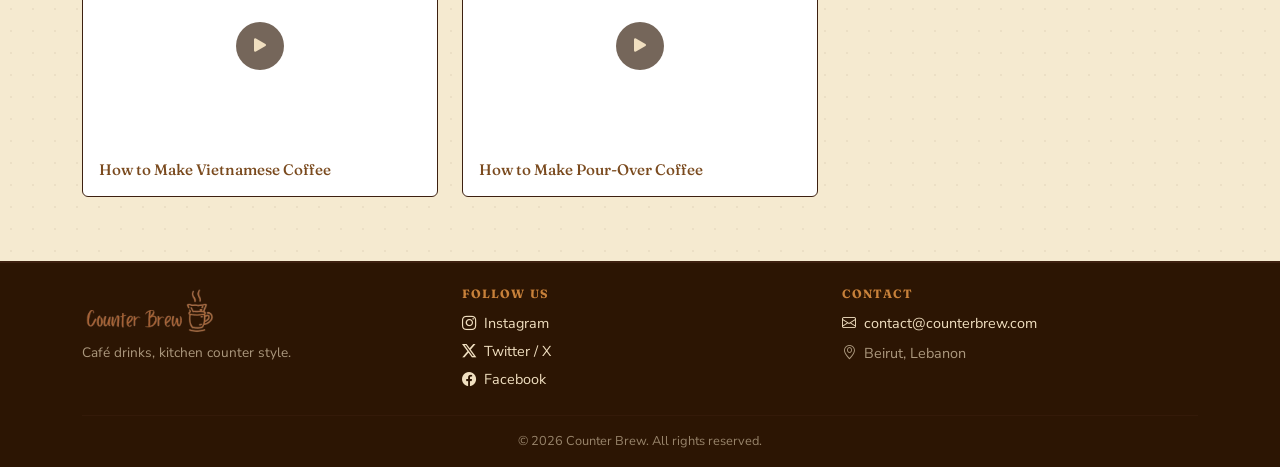
==== commit 7a1ed885: "Add jump-to-tutorials link on Browse page" ====
--- a/drinks.html
+++ b/drinks.html
@@ -45,6 +45,8 @@
     <h1>Browse Drinks</h1>
     <p class="lead mb-4">Curated café-style drinks you can make at home — no espresso machine needed.</p>
 
+    <a href="#tutorials" class="jump-to-tutorials d-inline-block mb-3">↓ Watch tutorials</a>
+
     <div id="filters" class="filter-bar d-flex flex-wrap gap-3 align-items-end mb-4 p-3 rounded">
 
       <div class="filter-group">
@@ -109,7 +111,7 @@
     </div>
     </div>
 
-    <section class="site-section bg-latte-section">
+    <section id="tutorials" class="site-section bg-latte-section">
       <div class="container">
         <h2 class="mb-4">Tutorials</h2>
         <div class="row row-cols-1 row-cols-md-2 row-cols-lg-3 g-4">
--- a/css/styles.css
+++ b/css/styles.css
@@ -19,6 +19,10 @@
   --cb-font-body:    'Nunito Sans', system-ui, sans-serif;
 
   --cb-navbar-height: 76px;     /* 60px logo + Bootstrap's default 0.5rem navbar padding-y (top+bottom) */
+}
+
+html {
+  scroll-behavior: smooth;
 }
 
 /* ─── Sticky footer via Flexbox column ───────────────────────────────────────
@@ -442,7 +446,28 @@
   color: var(--cb-espresso);
 }
 
+/* ─── Browse page — jump to tutorials ────────────────────────────────────── */
+.jump-to-tutorials {
+  font-size: 0.9rem;
+  color: var(--cb-mocha);
+  text-decoration: none;
+  border-bottom: 1px dashed var(--cb-mocha);
+  transition: color 0.15s ease, border-color 0.15s ease;
+}
+
+.jump-to-tutorials:hover,
+.jump-to-tutorials:focus {
+  color: var(--cb-caramel);
+  border-color: var(--cb-caramel);
+}
+
 /* ─── Browse page — tutorials section ───────────────────────────────────── */
+/* scroll-margin-top clears the navbar height so the "Tutorials" heading
+   isn't hidden underneath it when jumped to via #tutorials. */
+#tutorials {
+  scroll-margin-top: var(--cb-navbar-height);
+}
+
 .tutorial-card {
   border: 1px solid var(--cb-espresso-rim);
   color: inherit;
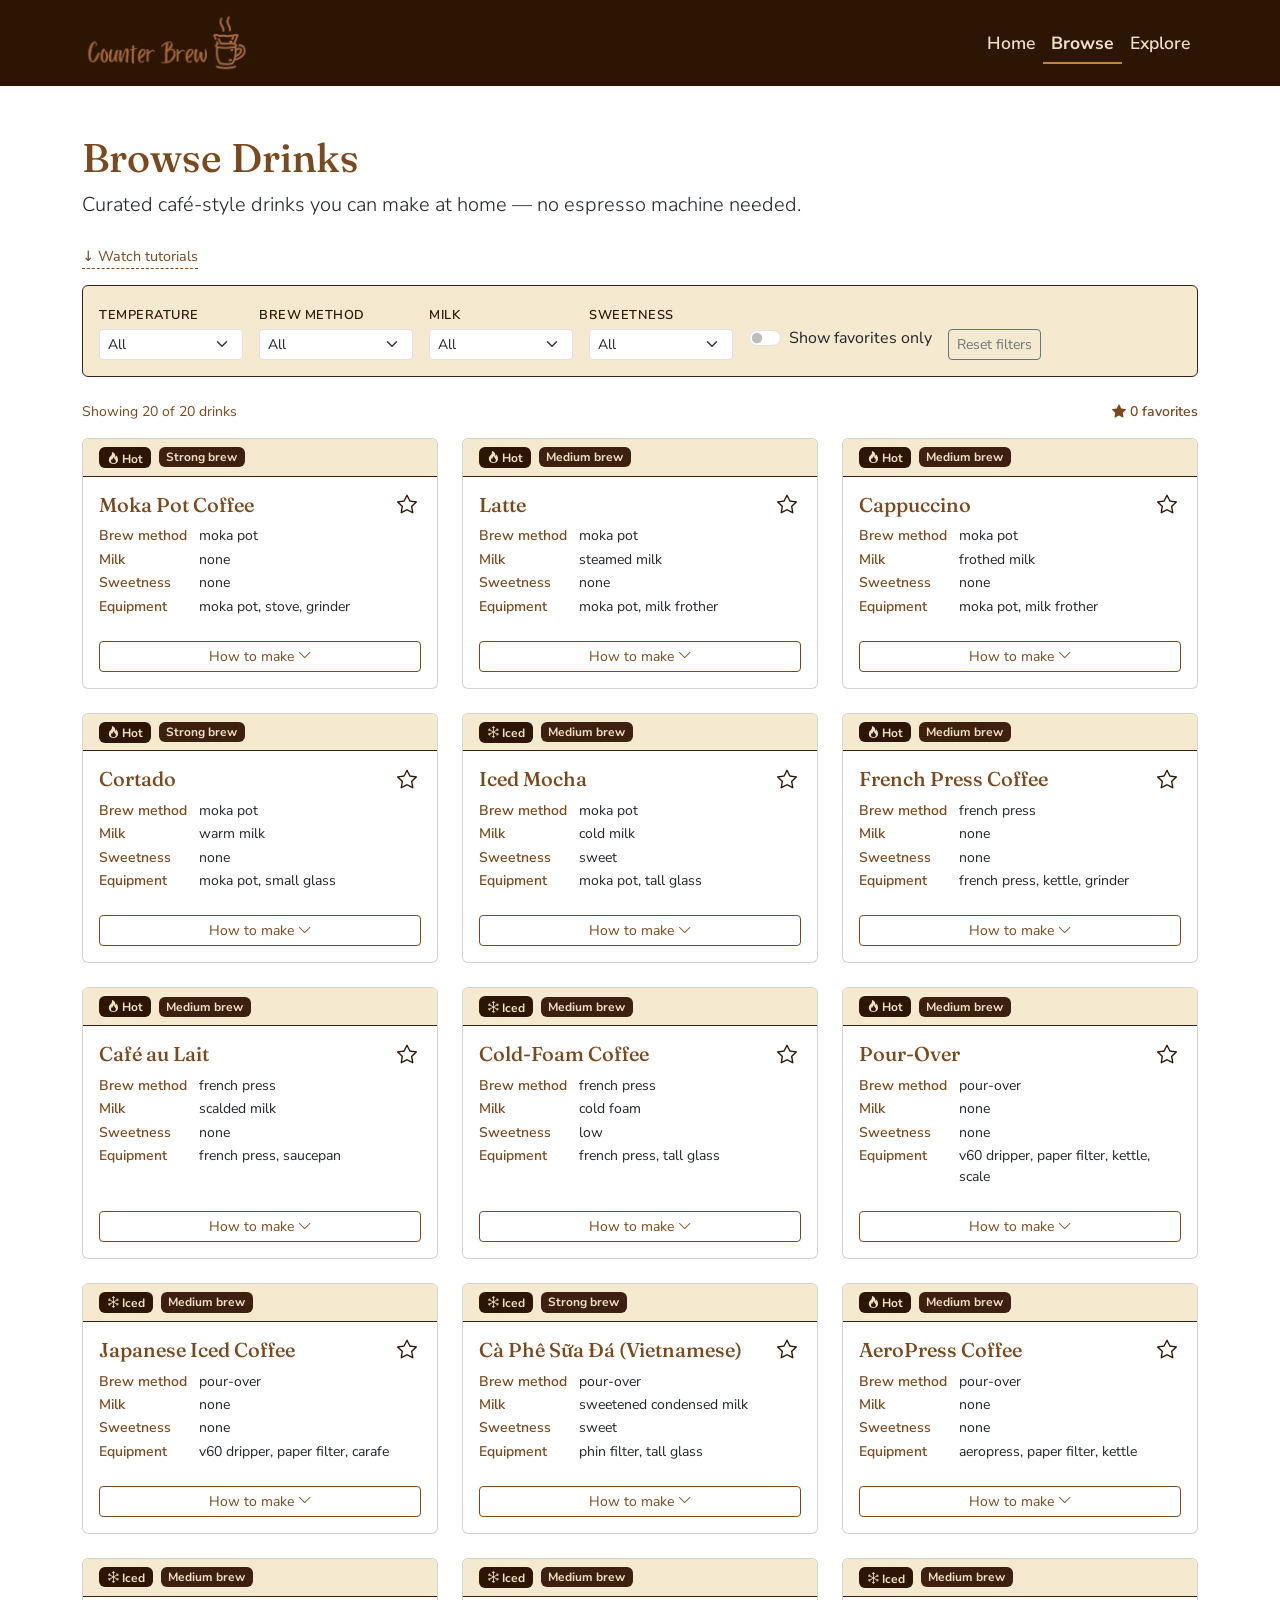
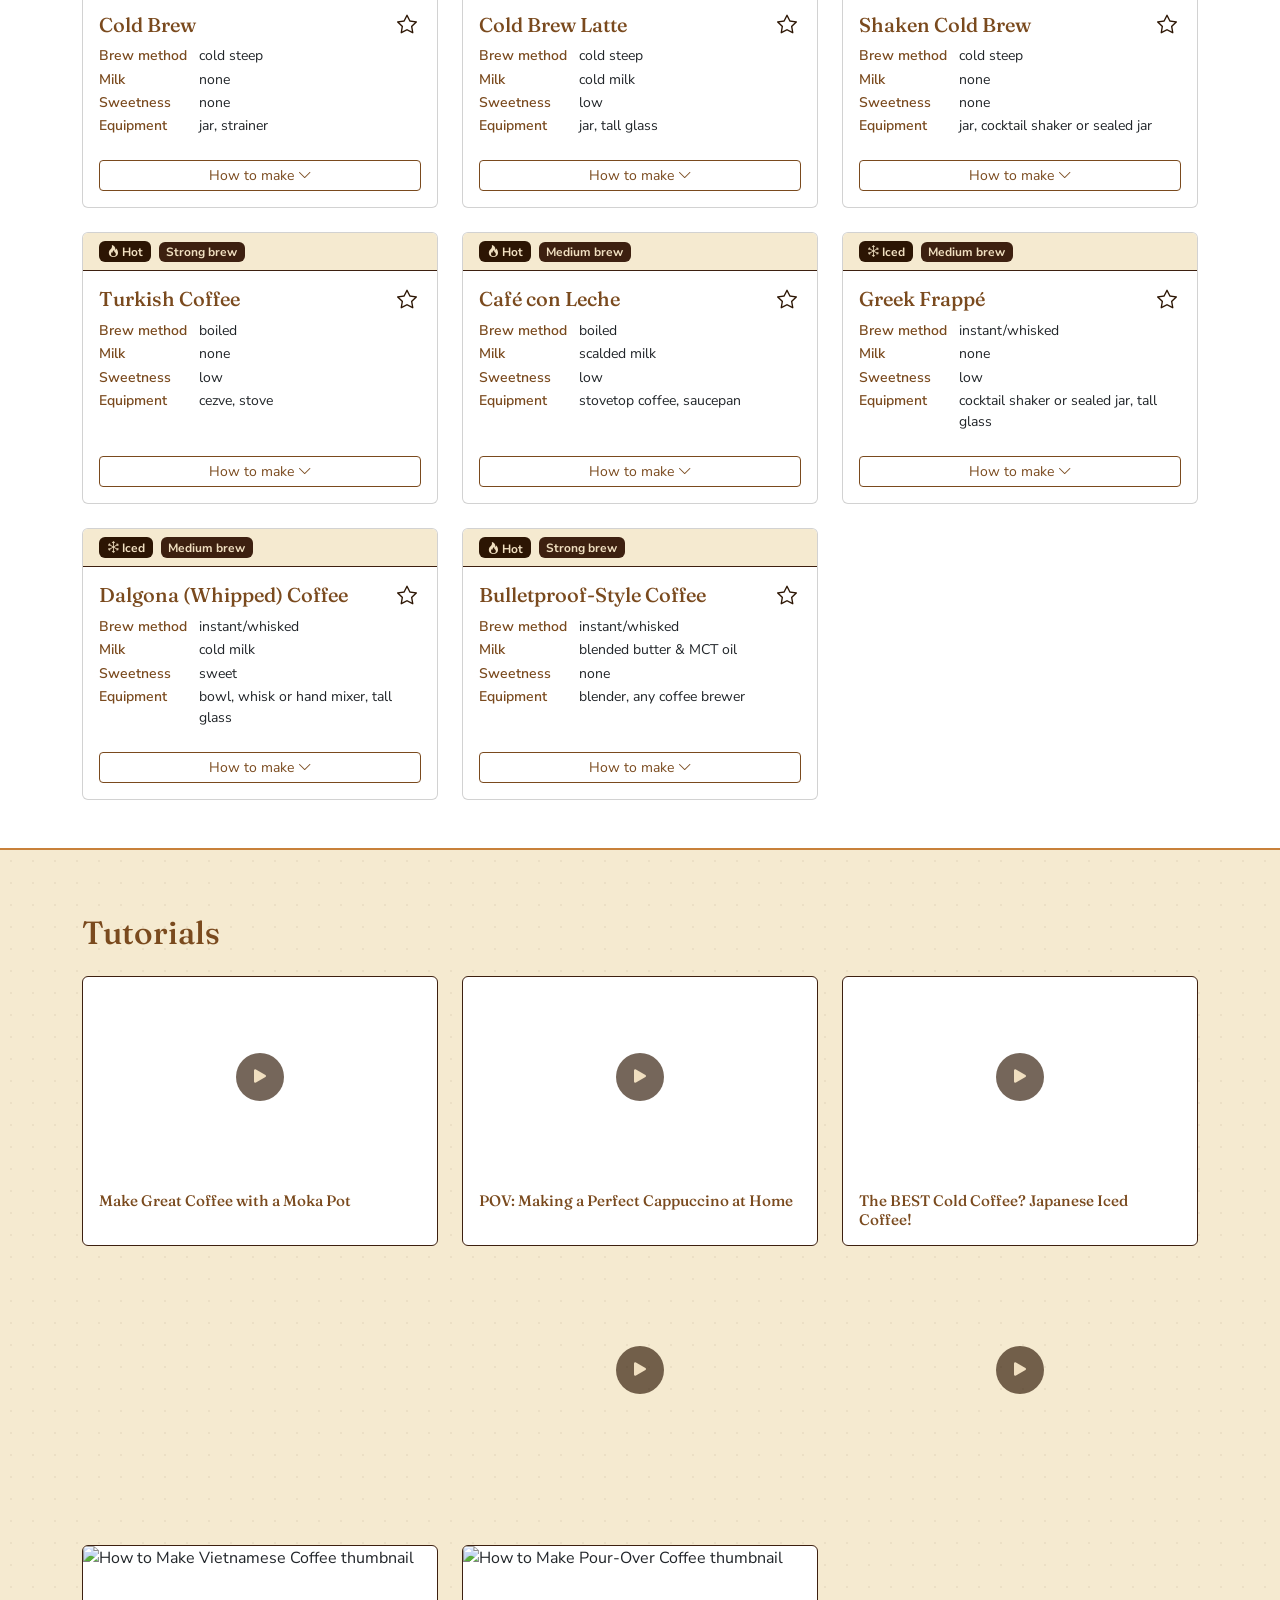
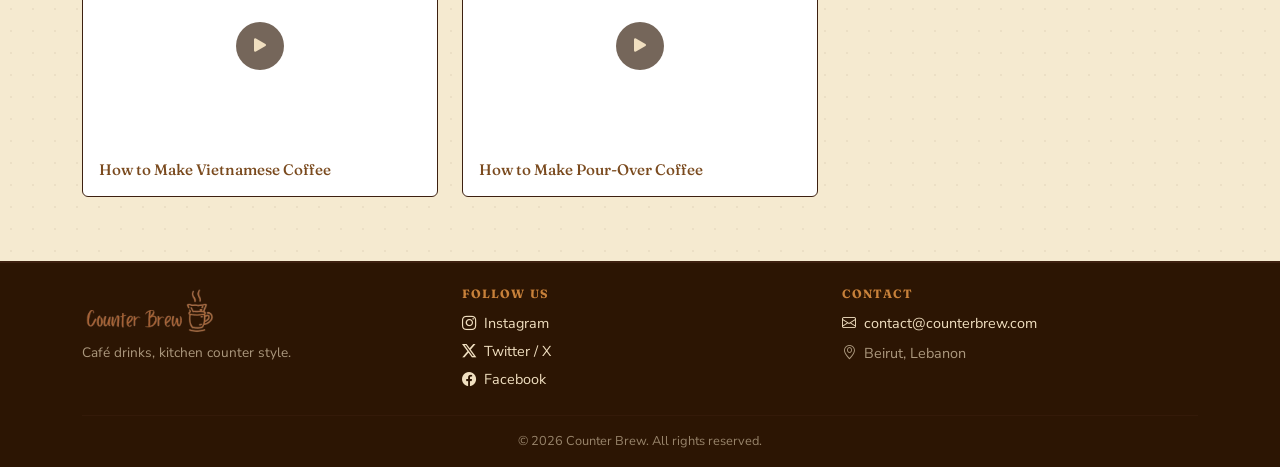
==== commit 626aeb3b: "Added favicon" ====
--- a/drinks.html
+++ b/drinks.html
@@ -6,6 +6,7 @@
   <title>Browse — Counter Brew</title>
   <link rel="preconnect" href="https://fonts.googleapis.com" />
   <link rel="preconnect" href="https://fonts.gstatic.com" crossorigin />
+  <link rel="icon" type="image/png" href="assets/img/favicon1.png">
   <link href="https://fonts.googleapis.com/css2?family=Fraunces:wght@400;600;700;800&family=Nunito+Sans:wght@400;600&display=swap" rel="stylesheet" />
   <link href="https://cdn.jsdelivr.net/npm/bootstrap@5.3.3/dist/css/bootstrap.min.css" rel="stylesheet" />
   <link href="https://cdn.jsdelivr.net/npm/bootstrap-icons@1.11.3/font/bootstrap-icons.min.css" rel="stylesheet" />
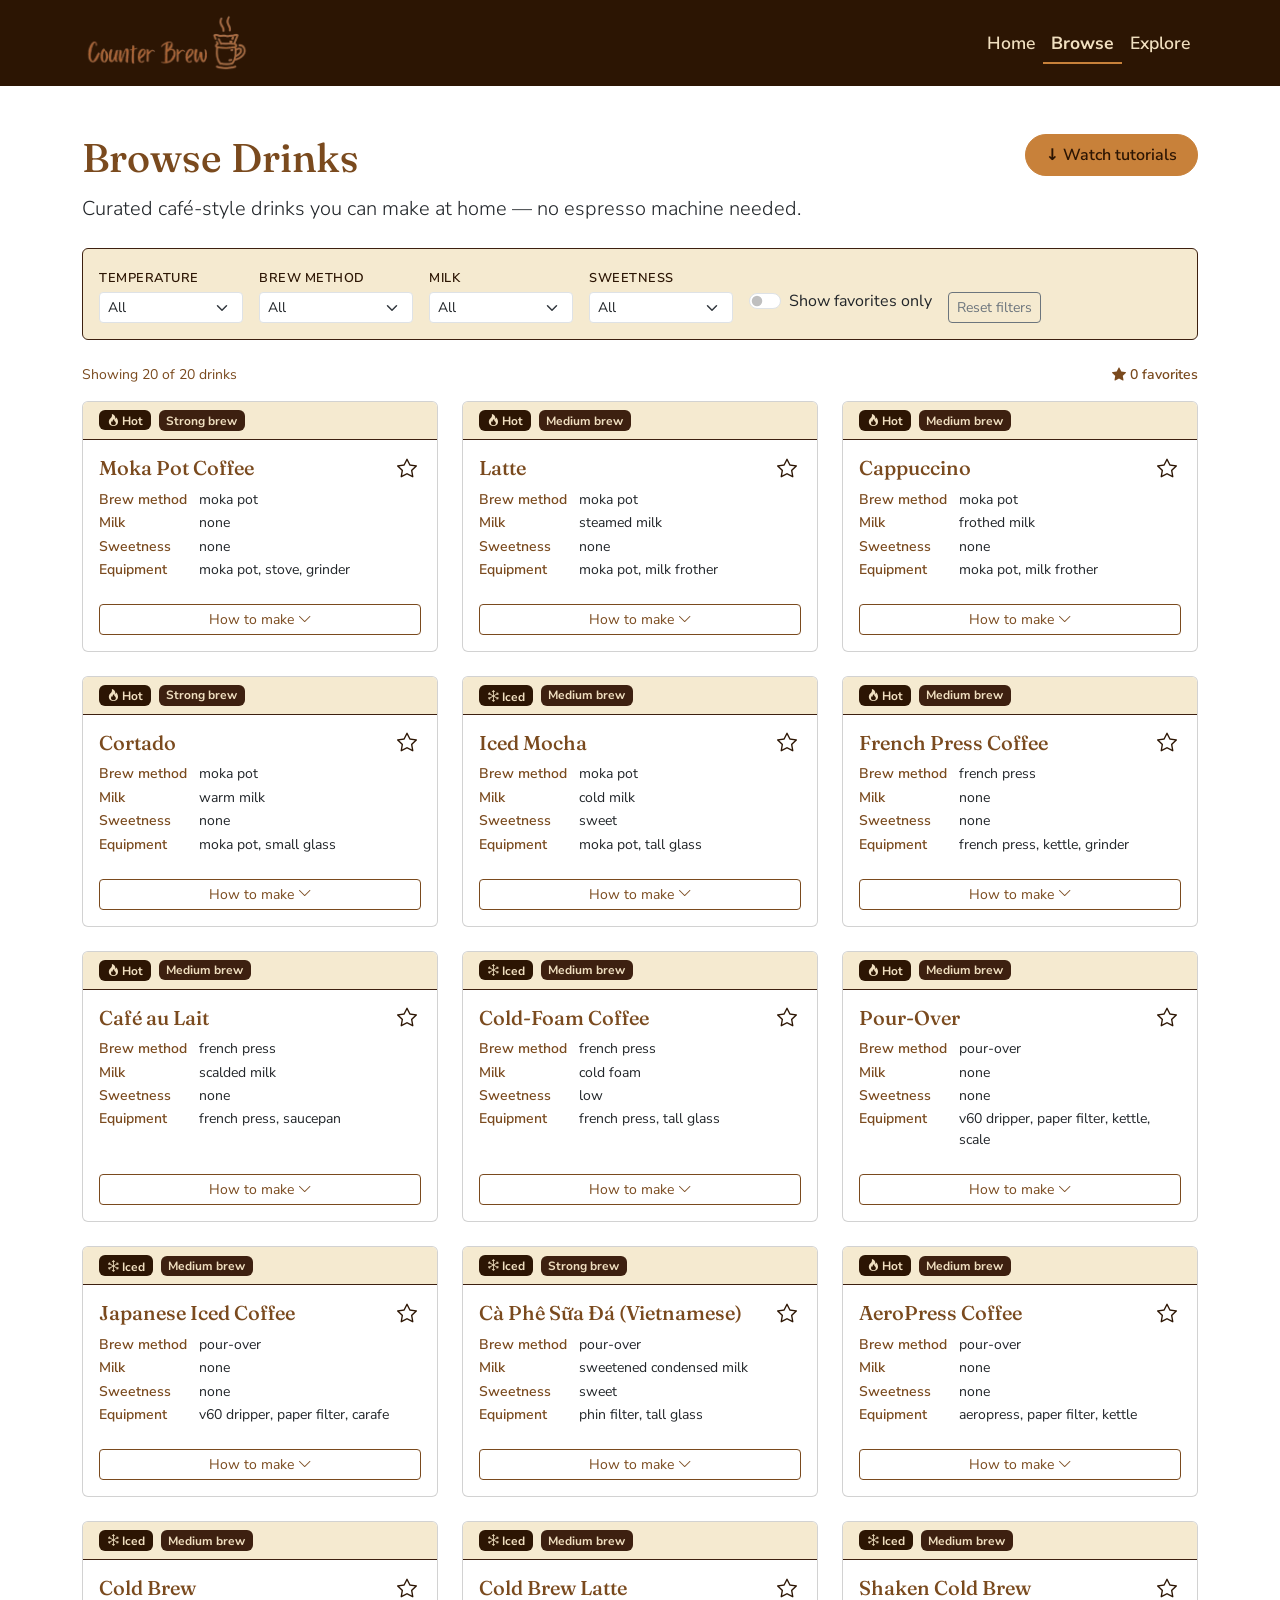
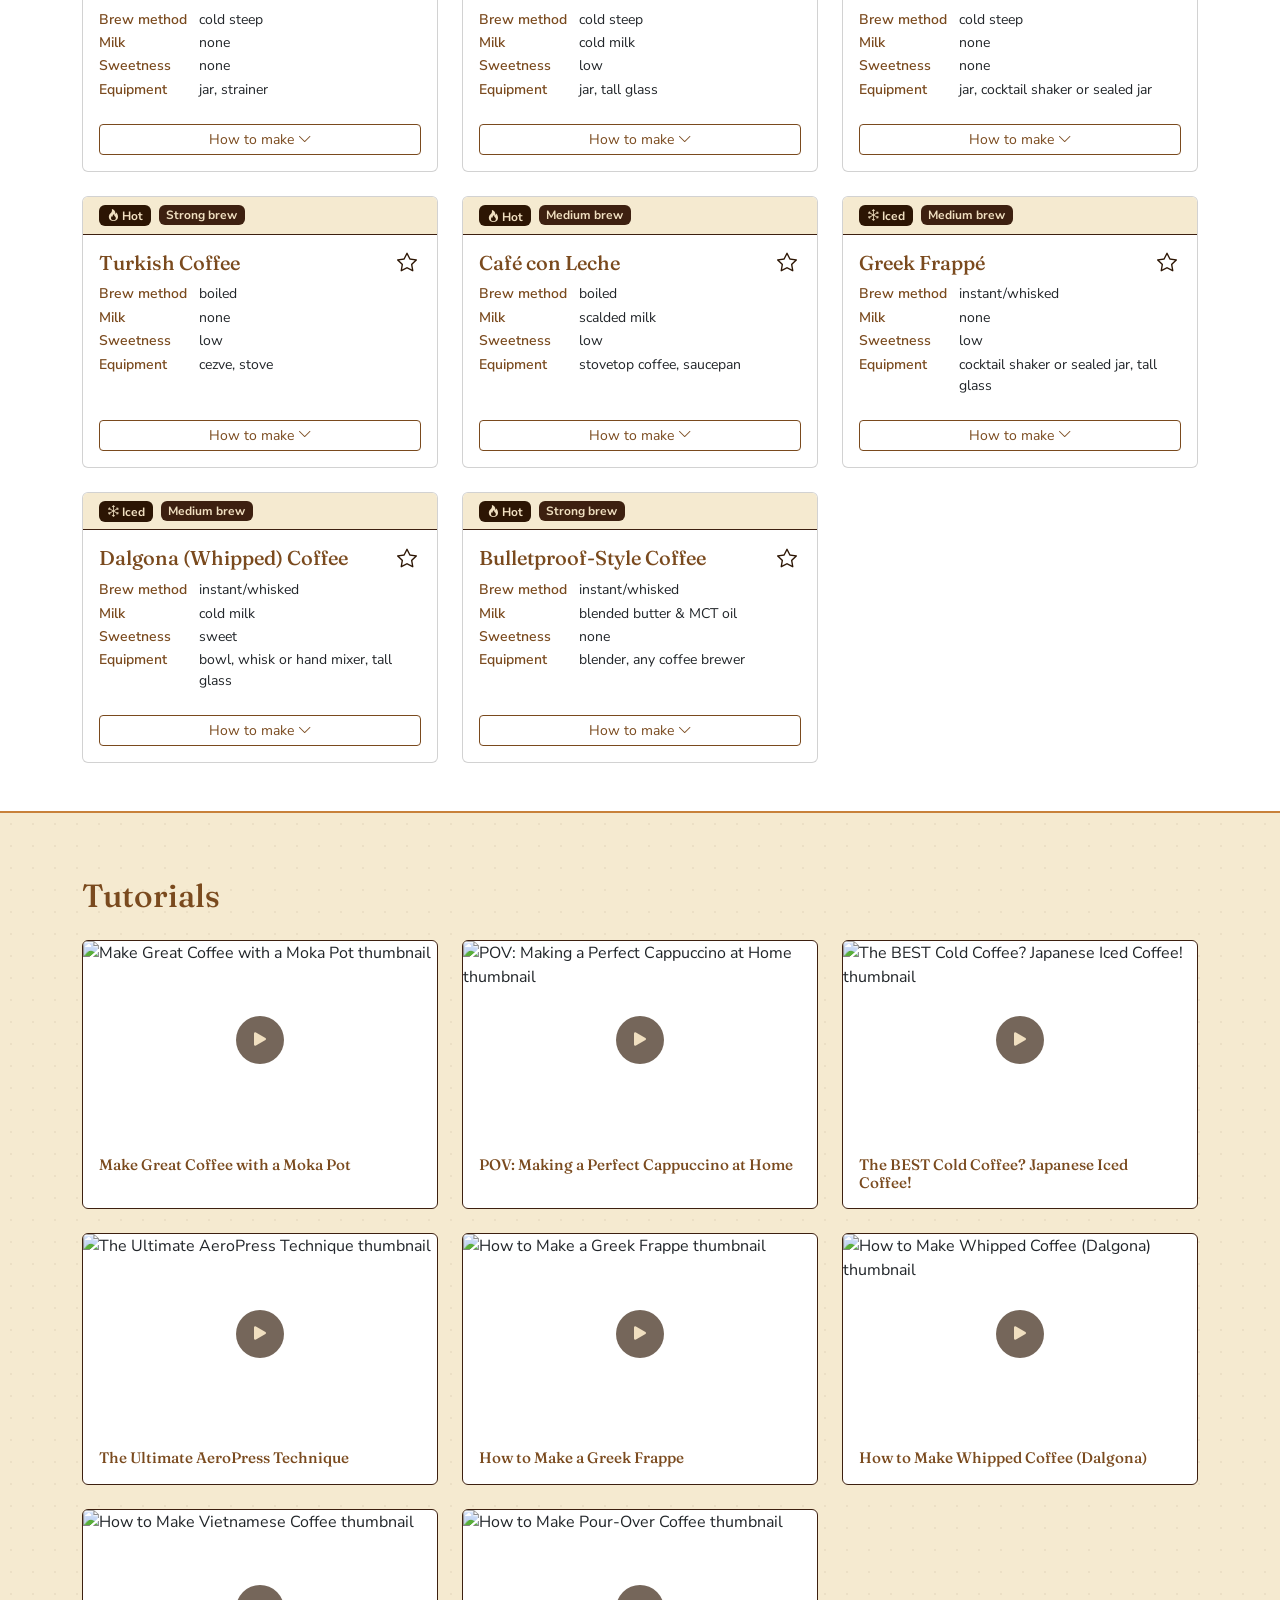
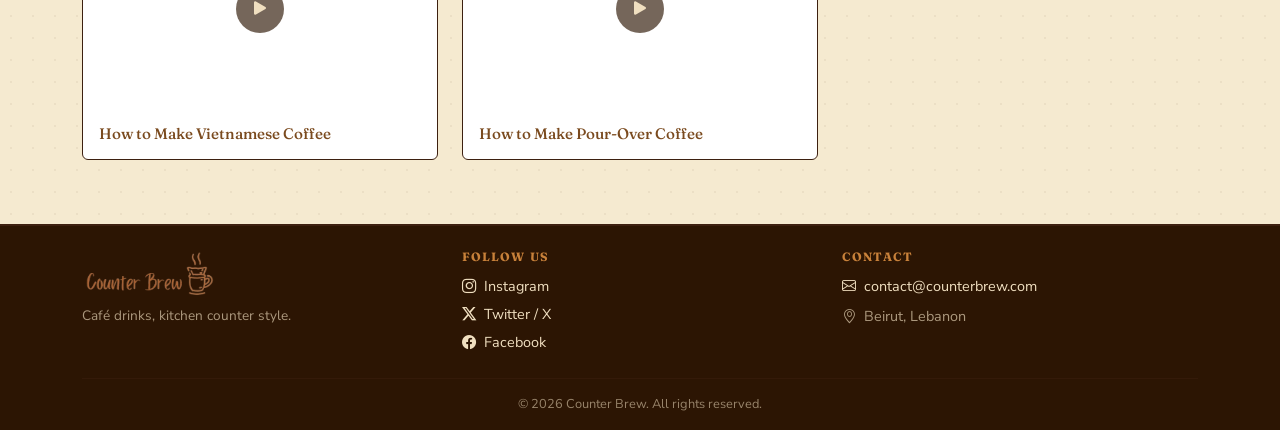
==== commit fecae0e9: "Reposition Watch tutorials button on Browse page" ====
--- a/drinks.html
+++ b/drinks.html
@@ -43,10 +43,11 @@
 
   <main>
     <div class="container py-5">
-    <h1>Browse Drinks</h1>
-    <p class="lead mb-4">Curated café-style drinks you can make at home — no espresso machine needed.</p>
-
-    <a href="#tutorials" class="jump-to-tutorials d-inline-block mb-3">↓ Watch tutorials</a>
+    <div class="browse-heading-row d-flex flex-wrap justify-content-between align-items-start mb-4">
+      <h1 class="mb-0">Browse Drinks</h1>
+      <p class="lead browse-heading-row__desc mb-0">Curated café-style drinks you can make at home — no espresso machine needed.</p>
+      <a href="#tutorials" class="jump-to-tutorials-btn">↓ Watch tutorials</a>
+    </div>
 
     <div id="filters" class="filter-bar d-flex flex-wrap gap-3 align-items-end mb-4 p-3 rounded">
 
--- a/css/styles.css
+++ b/css/styles.css
@@ -447,18 +447,56 @@
 }
 
 /* ─── Browse page — jump to tutorials ────────────────────────────────────── */
-.jump-to-tutorials {
-  font-size: 0.9rem;
-  color: var(--cb-mocha);
+/* Desktop order: heading + button share the top row, description wraps
+   below full-width (its order puts it after the button, but flex-basis:100%
+   forces it onto its own line regardless of order position). */
+.browse-heading-row {
+  column-gap: 1.5rem;
+  row-gap: 0.75rem;
+}
+
+.browse-heading-row h1 {
+  order: 1;
+}
+
+.browse-heading-row__desc {
+  order: 3;
+  flex: 1 1 100%;
+}
+
+.jump-to-tutorials-btn {
+  order: 2;
+  flex-shrink: 0;
+  display: inline-block;
+  padding: 0.5rem 1.25rem;
+  background-color: var(--cb-caramel);
+  color: var(--cb-espresso);
+  font-weight: 600;
   text-decoration: none;
-  border-bottom: 1px dashed var(--cb-mocha);
-  transition: color 0.15s ease, border-color 0.15s ease;
-}
-
-.jump-to-tutorials:hover,
-.jump-to-tutorials:focus {
-  color: var(--cb-caramel);
-  border-color: var(--cb-caramel);
+  border: 1px solid var(--cb-caramel);
+  border-radius: 999px;
+  transition: background-color 0.15s ease, color 0.15s ease, transform 0.15s ease;
+}
+
+.jump-to-tutorials-btn:hover,
+.jump-to-tutorials-btn:focus {
+  background-color: var(--cb-mocha);
+  border-color: var(--cb-mocha);
+  color: var(--cb-cream);
+  transform: translateY(-2px);
+}
+
+@media (max-width: 575.98px) {
+  /* Mobile stacking order: heading -> description -> button */
+  .browse-heading-row__desc {
+    order: 2;
+  }
+
+  .jump-to-tutorials-btn {
+    order: 3;
+    width: 100%;
+    text-align: center;
+  }
 }
 
 /* ─── Browse page — tutorials section ───────────────────────────────────── */
